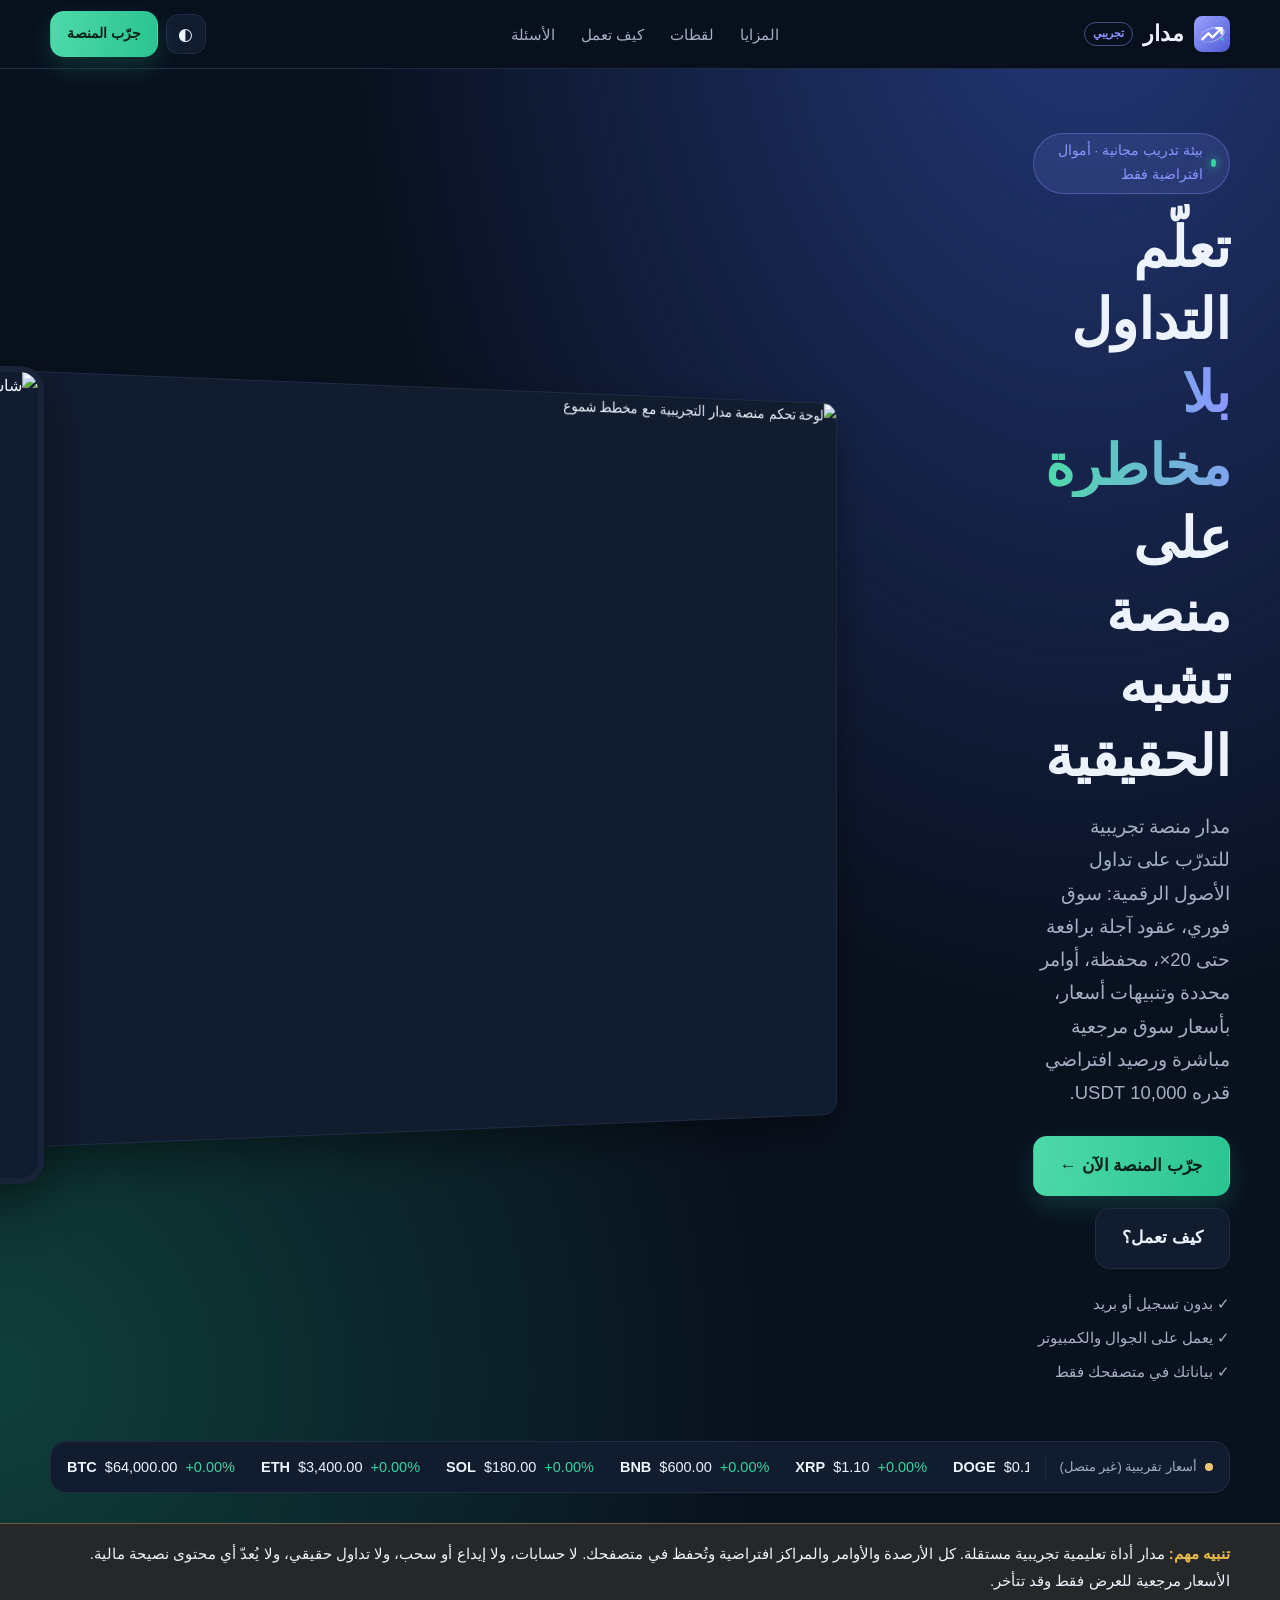
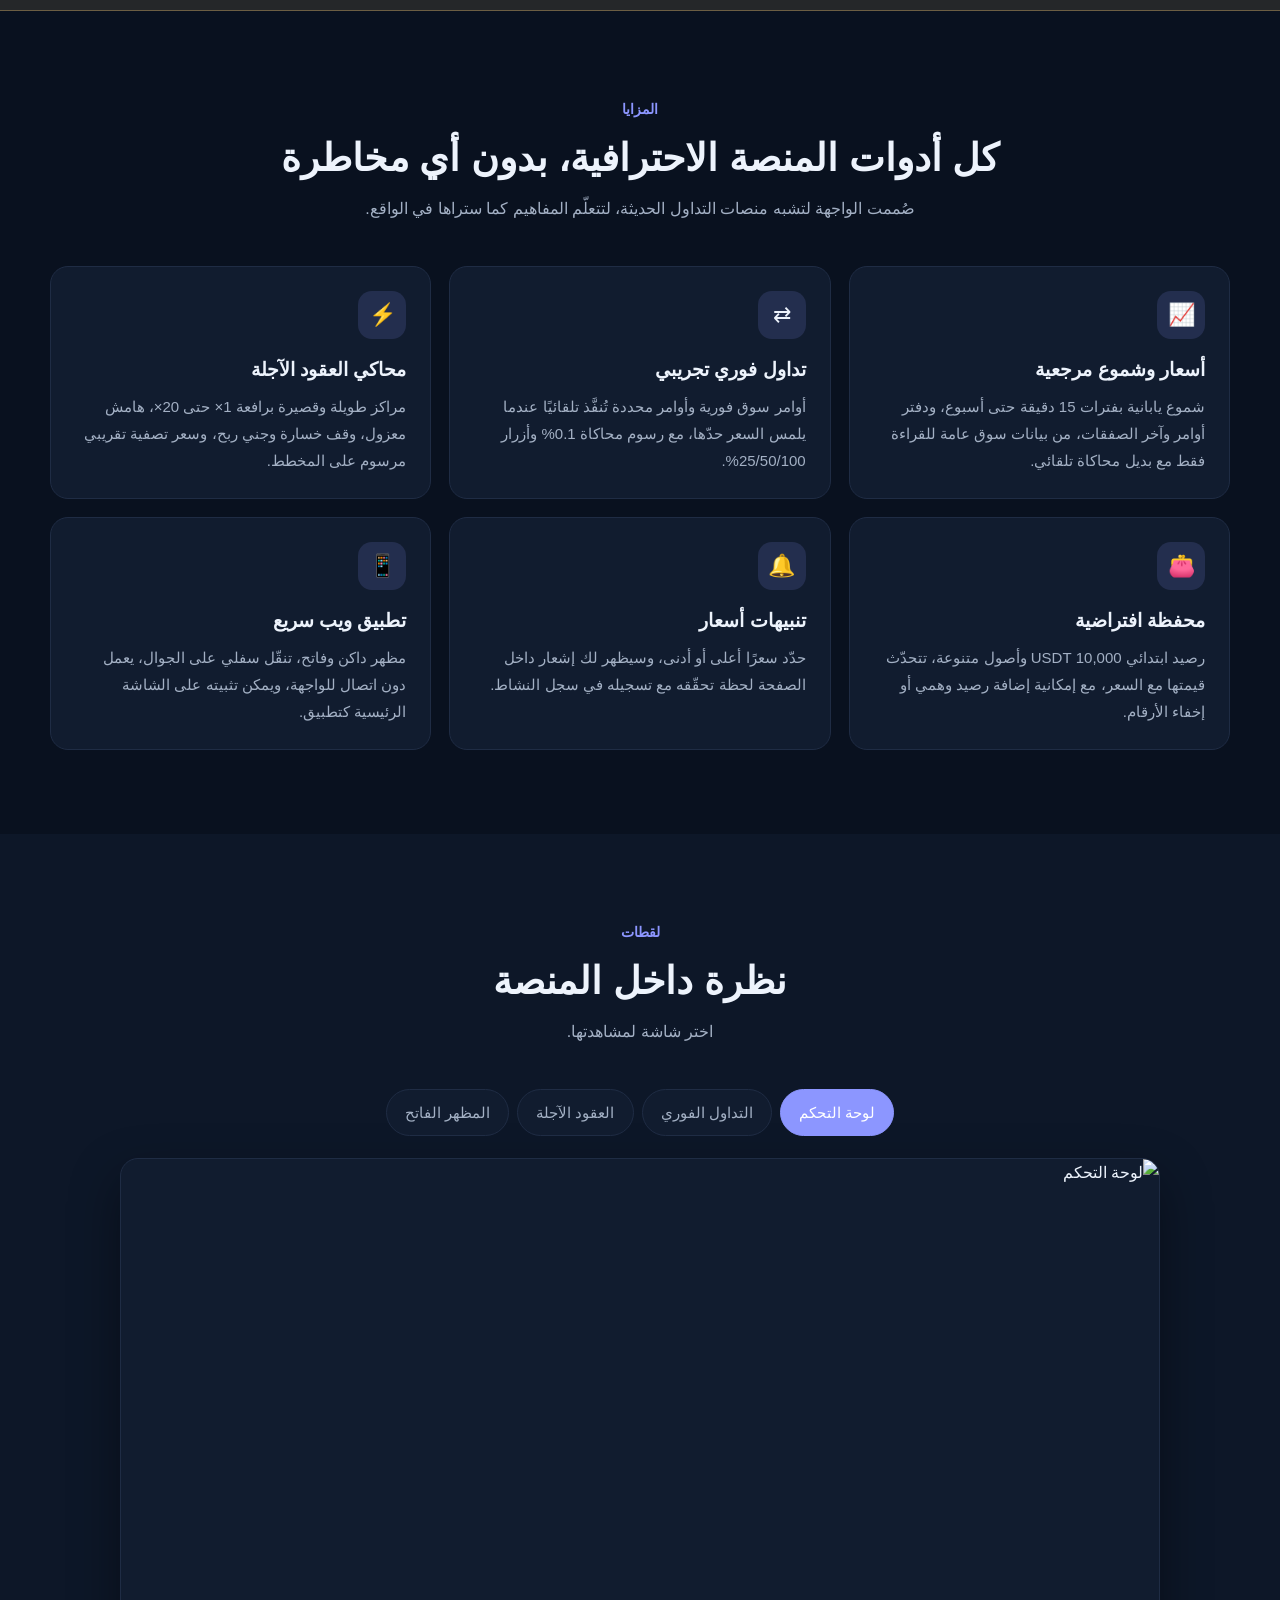
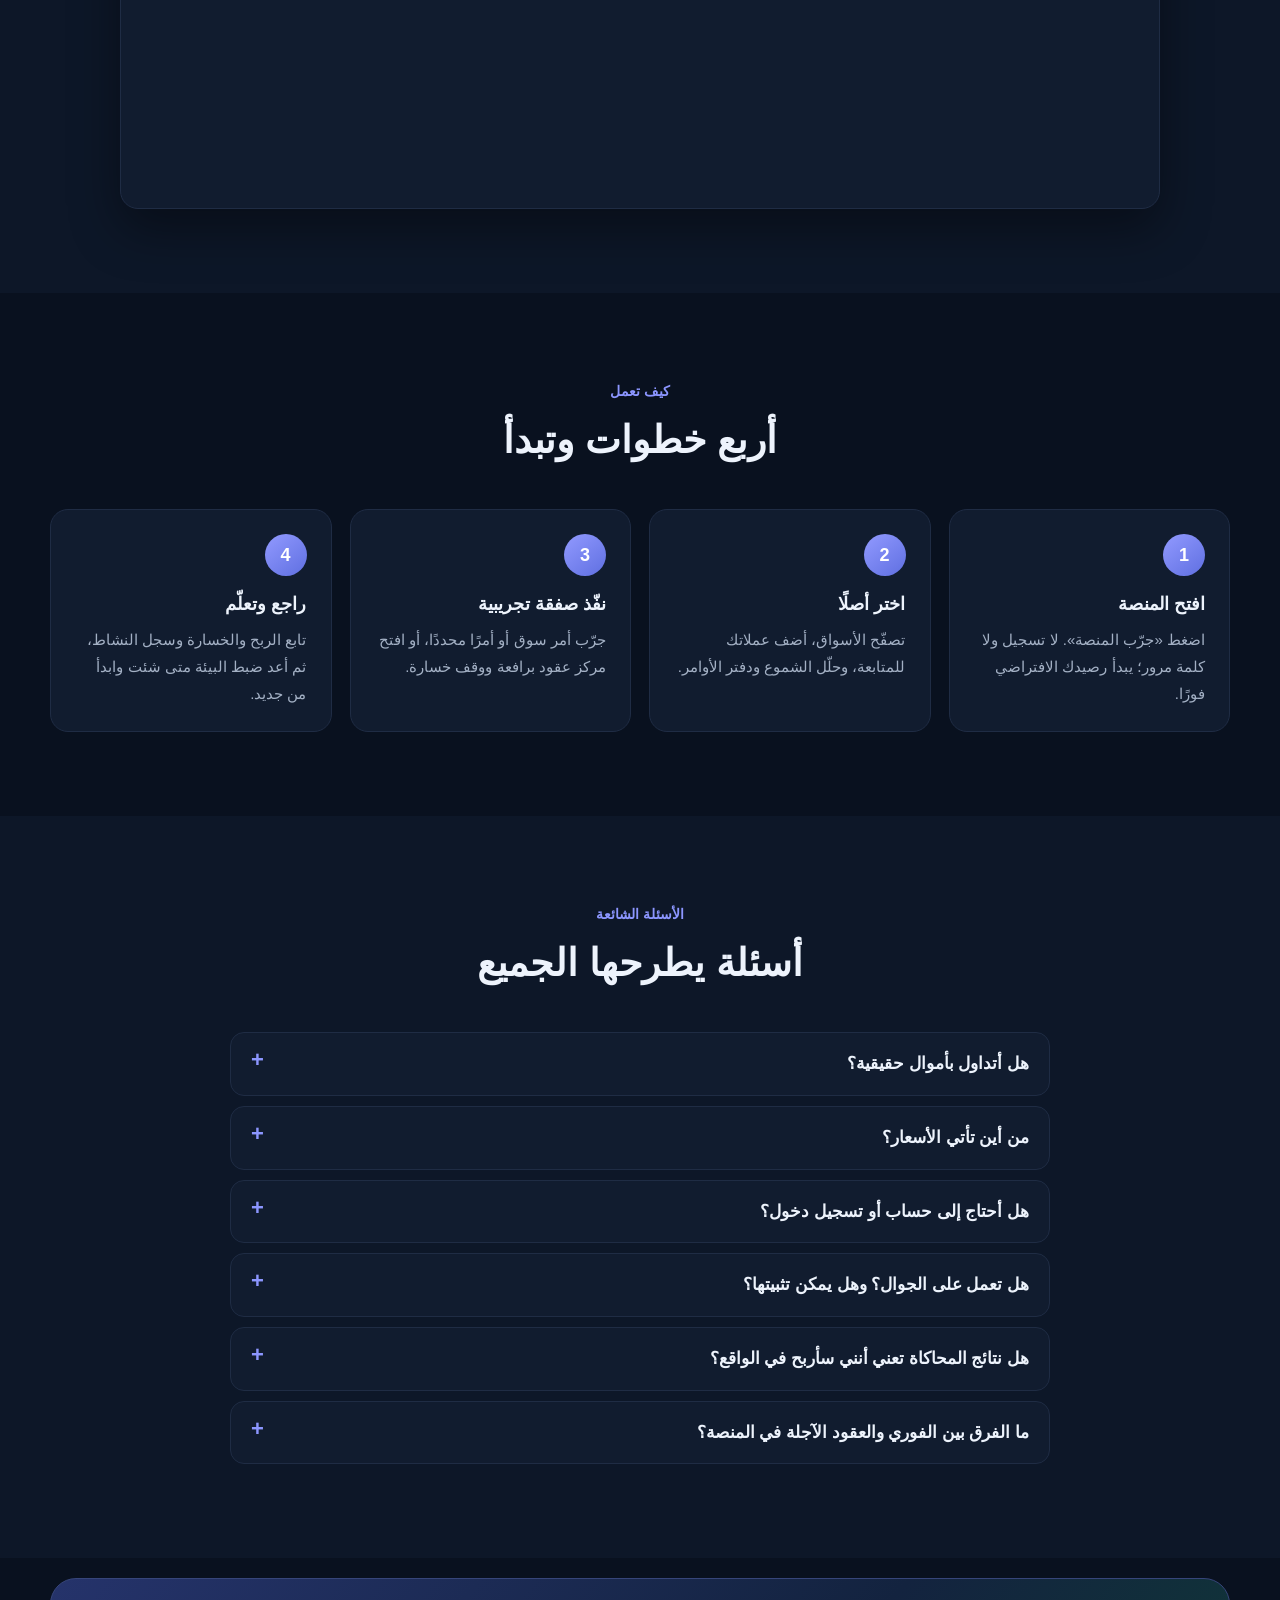
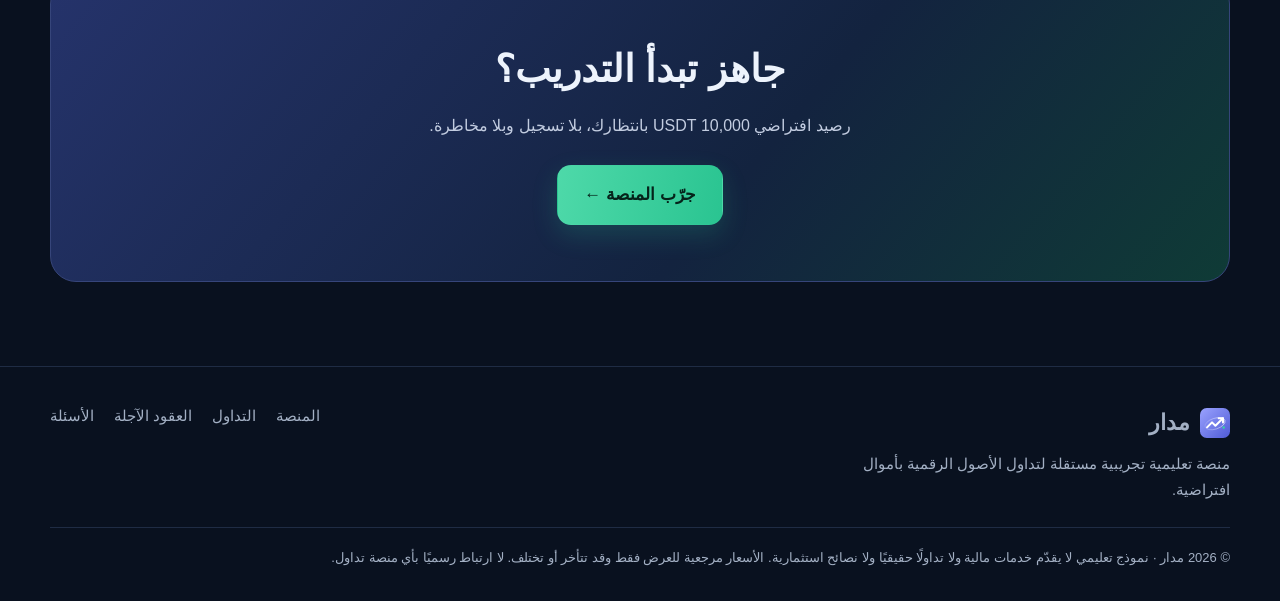
==== index.html @ fda4eac0 "مدار: موقع + منصة تجريبية محسّنة (PWA، أسعار مرجعية، شموع، مظهر فاتح)" ====
<!doctype html>
<html lang="ar" dir="rtl" data-theme="dark">
<head>
<meta charset="utf-8">
<meta name="viewport" content="width=device-width,initial-scale=1,viewport-fit=cover">
<title>مدار — منصة تداول تجريبية بأموال افتراضية</title>
<meta name="description" content="مدار منصة تعليمية مجانية للتدرّب على تداول الأصول الرقمية: سوق فوري، عقود آجلة، محفظة وتنبيهات بأموال افتراضية وأسعار سوق مرجعية. بلا تسجيل وبلا أموال حقيقية.">
<meta name="theme-color" content="#09111f">
<link rel="canonical" href="https://sbeshr2025-creator.github.io/madar/">
<link rel="icon" href="assets/favicon.svg" type="image/svg+xml">
<link rel="icon" href="assets/favicon-32.png" sizes="32x32" type="image/png">
<link rel="apple-touch-icon" href="assets/apple-touch-icon.png">
<link rel="manifest" href="manifest.webmanifest">
<meta property="og:type" content="website">
<meta property="og:locale" content="ar_AR">
<meta property="og:site_name" content="مدار">
<meta property="og:title" content="مدار — منصة تداول تجريبية بأموال افتراضية">
<meta property="og:description" content="تدرّب على الفوري والعقود الآجلة بأسعار سوق مرجعية وأموال افتراضية. بلا تسجيل وبلا مخاطرة.">
<meta property="og:url" content="https://sbeshr2025-creator.github.io/madar/">
<meta property="og:image" content="https://sbeshr2025-creator.github.io/madar/assets/og-image.png">
<meta property="og:image:width" content="1200"><meta property="og:image:height" content="630">
<meta name="twitter:card" content="summary_large_image">
<meta name="twitter:title" content="مدار — منصة تداول تجريبية">
<meta name="twitter:description" content="تدرّب على التداول بأموال افتراضية وأسعار سوق مرجعية.">
<meta name="twitter:image" content="https://sbeshr2025-creator.github.io/madar/assets/og-image.png">
<script type="application/ld+json">{"@context":"https://schema.org","@type":"WebApplication","name":"مدار","url":"https://sbeshr2025-creator.github.io/madar/","applicationCategory":"EducationalApplication","operatingSystem":"Web","inLanguage":"ar","offers":{"@type":"Offer","price":"0","priceCurrency":"USD"},"description":"منصة تجريبية للتدرّب على تداول الأصول الرقمية بأموال افتراضية."}</script>
<link rel="preconnect" href="https://api.gateio.ws" crossorigin>
<script>try{var p=JSON.parse(localStorage.getItem('madar-prefs-v1')||'{}');if(p.theme)document.documentElement.dataset.theme=p.theme}catch(e){}</script>
<link rel="stylesheet" href="css/landing.css?v=2">
</head>
<body>
<a class="skip-link" href="#main">تخطَّ إلى المحتوى</a>
<header class="site-header" id="top">
  <div class="wrap header-in">
    <a class="logo" href="./" aria-label="مدار — الرئيسية"><img src="assets/logo.svg" alt="" width="36" height="36"><span>مدار</span><em>تجريبي</em></a>
    <nav class="menu" id="menu" aria-label="روابط الصفحة">
      <a href="#features">المزايا</a><a href="#screens">لقطات</a><a href="#how">كيف تعمل</a><a href="#faq">الأسئلة</a>
    </nav>
    <div class="header-actions">
      <button class="icon-btn" id="themeBtn" type="button" aria-label="تبديل المظهر الفاتح والداكن">◐</button>
      <a class="btn btn-primary btn-sm" href="app/">جرّب المنصة</a>
      <button class="icon-btn menu-btn" id="menuBtn" type="button" aria-label="فتح القائمة" aria-expanded="false" aria-controls="menu">☰</button>
    </div>
  </div>
</header>

<main id="main" tabindex="-1">
<section class="hero">
  <div class="wrap hero-grid">
    <div class="hero-copy">
      <span class="badge"><i></i> بيئة تدريب مجانية · أموال افتراضية فقط</span>
      <h1>تعلّم التداول <span class="grad">بلا مخاطرة</span><br>على منصة تشبه الحقيقية</h1>
      <p class="lead">مدار منصة تجريبية للتدرّب على تداول الأصول الرقمية: سوق فوري، عقود آجلة برافعة حتى 20×، محفظة، أوامر محددة وتنبيهات أسعار، بأسعار سوق مرجعية مباشرة ورصيد افتراضي قدره 10,000 USDT.</p>
      <div class="cta-row">
        <a class="btn btn-primary btn-lg" href="app/">جرّب المنصة الآن ←</a>
        <a class="btn btn-ghost btn-lg" href="#how">كيف تعمل؟</a>
      </div>
      <ul class="hero-points">
        <li>✓ بدون تسجيل أو بريد</li><li>✓ يعمل على الجوال والكمبيوتر</li><li>✓ بياناتك في متصفحك فقط</li>
      </ul>
    </div>
    <div class="hero-visual">
      <div class="device desktop"><img src="assets/screens/app-desktop.webp" alt="لوحة تحكم منصة مدار التجريبية مع مخطط شموع" width="1280" height="800" fetchpriority="high"></div>
      <div class="device phone"><img src="assets/screens/app-mobile.webp" alt="شاشة التداول التجريبي على الجوال" width="390" height="844"></div>
    </div>
  </div>
  <div class="wrap">
    <div class="ticker" aria-label="أسعار مرجعية">
      <div class="ticker-head"><span class="dot" id="tickerDot"></span><span id="tickerState">أسعار مرجعية</span></div>
      <div class="ticker-list" id="ticker"></div>
    </div>
  </div>
</section>

<section class="disclaimer-band" aria-label="تنبيه مهم">
  <div class="wrap"><strong>تنبيه مهم:</strong> مدار أداة تعليمية تجريبية مستقلة. كل الأرصدة والأوامر والمراكز افتراضية وتُحفظ في متصفحك. لا حسابات، ولا إيداع أو سحب، ولا تداول حقيقي، ولا يُعدّ أي محتوى نصيحة مالية. الأسعار مرجعية للعرض فقط وقد تتأخر.</div>
</section>

<section class="section" id="features">
  <div class="wrap">
    <div class="section-head"><span class="kicker">المزايا</span><h2>كل أدوات المنصة الاحترافية، بدون أي مخاطرة</h2><p>صُممت الواجهة لتشبه منصات التداول الحديثة، لتتعلّم المفاهيم كما ستراها في الواقع.</p></div>
    <div class="features">
      <article class="feature"><div class="f-ico">📈</div><h3>أسعار وشموع مرجعية</h3><p>شموع يابانية بفترات 15 دقيقة حتى أسبوع، ودفتر أوامر وآخر الصفقات، من بيانات سوق عامة للقراءة فقط مع بديل محاكاة تلقائي.</p></article>
      <article class="feature"><div class="f-ico">⇄</div><h3>تداول فوري تجريبي</h3><p>أوامر سوق فورية وأوامر محددة تُنفَّذ تلقائيًا عندما يلمس السعر حدّها، مع رسوم محاكاة 0.1% وأزرار 25/50/100%.</p></article>
      <article class="feature"><div class="f-ico">⚡</div><h3>محاكي العقود الآجلة</h3><p>مراكز طويلة وقصيرة برافعة 1× حتى 20×، هامش معزول، وقف خسارة وجني ربح، وسعر تصفية تقريبي مرسوم على المخطط.</p></article>
      <article class="feature"><div class="f-ico">👛</div><h3>محفظة افتراضية</h3><p>رصيد ابتدائي 10,000 USDT وأصول متنوعة، تتحدّث قيمتها مع السعر، مع إمكانية إضافة رصيد وهمي أو إخفاء الأرقام.</p></article>
      <article class="feature"><div class="f-ico">🔔</div><h3>تنبيهات أسعار</h3><p>حدّد سعرًا أعلى أو أدنى، وسيظهر لك إشعار داخل الصفحة لحظة تحقّقه مع تسجيله في سجل النشاط.</p></article>
      <article class="feature"><div class="f-ico">📱</div><h3>تطبيق ويب سريع</h3><p>مظهر داكن وفاتح، تنقّل سفلي على الجوال، يعمل دون اتصال للواجهة، ويمكن تثبيته على الشاشة الرئيسية كتطبيق.</p></article>
    </div>
  </div>
</section>

<section class="section alt" id="screens">
  <div class="wrap">
    <div class="section-head"><span class="kicker">لقطات</span><h2>نظرة داخل المنصة</h2><p>اختر شاشة لمشاهدتها.</p></div>
    <div class="tabs" role="tablist" aria-label="لقطات المنصة">
      <button role="tab" aria-selected="true" aria-controls="shot" data-shot="app-desktop" data-alt="لوحة التحكم">لوحة التحكم</button>
      <button role="tab" aria-selected="false" aria-controls="shot" data-shot="app-trade" data-alt="شاشة التداول التجريبي">التداول الفوري</button>
      <button role="tab" aria-selected="false" aria-controls="shot" data-shot="app-futures" data-alt="محاكي العقود الآجلة">العقود الآجلة</button>
      <button role="tab" aria-selected="false" aria-controls="shot" data-shot="app-light" data-alt="المظهر الفاتح">المظهر الفاتح</button>
    </div>
    <figure class="shot-frame" id="shot" role="tabpanel"><img id="shotImg" src="assets/screens/app-desktop.webp" alt="لوحة التحكم" width="1280" height="800" loading="lazy"></figure>
  </div>
</section>

<section class="section" id="how">
  <div class="wrap">
    <div class="section-head"><span class="kicker">كيف تعمل</span><h2>أربع خطوات وتبدأ</h2></div>
    <ol class="steps">
      <li><b>1</b><h3>افتح المنصة</h3><p>اضغط «جرّب المنصة». لا تسجيل ولا كلمة مرور؛ يبدأ رصيدك الافتراضي فورًا.</p></li>
      <li><b>2</b><h3>اختر أصلًا</h3><p>تصفّح الأسواق، أضف عملاتك للمتابعة، وحلّل الشموع ودفتر الأوامر.</p></li>
      <li><b>3</b><h3>نفّذ صفقة تجريبية</h3><p>جرّب أمر سوق أو أمرًا محددًا، أو افتح مركز عقود برافعة ووقف خسارة.</p></li>
      <li><b>4</b><h3>راجع وتعلّم</h3><p>تابع الربح والخسارة وسجل النشاط، ثم أعد ضبط البيئة متى شئت وابدأ من جديد.</p></li>
    </ol>
  </div>
</section>

<section class="section alt" id="faq">
  <div class="wrap narrow">
    <div class="section-head"><span class="kicker">الأسئلة الشائعة</span><h2>أسئلة يطرحها الجميع</h2></div>
    <details><summary>هل أتداول بأموال حقيقية؟</summary><p>لا. كل الأرصدة والأوامر والمراكز افتراضية بالكامل. لا يوجد إيداع أو سحب، ولا تُرسل أي أوامر إلى أي منصة أو وسيط.</p></details>
    <details><summary>من أين تأتي الأسعار؟</summary><p>تُقرأ الأسعار والشموع ودفتر الأوامر من واجهة Gate العامة بدون أي حساب أو مفاتيح، للعرض فقط. إذا انقطعت أو أوقفتها من الإعدادات تتحول المنصة تلقائيًا إلى أسعار محاكاة.</p></details>
    <details><summary>هل أحتاج إلى حساب أو تسجيل دخول؟</summary><p>لا. لا نطلب اسمًا أو بريدًا أو كلمة مرور. تُحفظ بياناتك التجريبية في متصفحك فقط (localStorage) ويمكنك مسحها بزر «إعادة ضبط البيانات».</p></details>
    <details><summary>هل تعمل على الجوال؟ وهل يمكن تثبيتها؟</summary><p>نعم. الواجهة متجاوبة مع شريط تنقّل سفلي على الجوال، ويمكنك تثبيتها من قائمة المتصفح «إضافة إلى الشاشة الرئيسية». الواجهة تعمل دون اتصال، والأسعار تحتاج إنترنت.</p></details>
    <details><summary>هل نتائج المحاكاة تعني أنني سأربح في الواقع؟</summary><p>لا. المحاكاة لا تشمل الانزلاق السعري الكامل ولا السيولة الحقيقية ولا الضغط النفسي. التداول الحقيقي، خصوصًا بالرافعة، قد يؤدي إلى خسارة رأس المال كاملًا. لا شيء هنا نصيحة مالية.</p></details>
    <details><summary>ما الفرق بين الفوري والعقود الآجلة في المنصة؟</summary><p>الفوري يعني شراء الأصل نفسه برصيدك الافتراضي. العقود الآجلة رصيدها الافتراضي منفصل وتتيح الشراء أو البيع على المكشوف برافعة، مع سعر تصفية ووقف خسارة وجني ربح، وأداة «مسرح حركة السعر» لتجربة السيناريوهات.</p></details>
  </div>
</section>

<section class="section cta-final">
  <div class="wrap cta-box">
    <h2>جاهز تبدأ التدريب؟</h2>
    <p>رصيد افتراضي 10,000 USDT بانتظارك، بلا تسجيل وبلا مخاطرة.</p>
    <a class="btn btn-primary btn-lg" href="app/">جرّب المنصة ←</a>
  </div>
</section>
</main>

<footer class="site-footer">
  <div class="wrap foot-grid">
    <div><a class="logo" href="#top"><img src="assets/logo.svg" alt="" width="30" height="30"><span>مدار</span></a><p>منصة تعليمية تجريبية مستقلة لتداول الأصول الرقمية بأموال افتراضية.</p></div>
    <nav aria-label="روابط التذييل"><a href="app/">المنصة</a><a href="app/#trade">التداول</a><a href="app/#futures">العقود الآجلة</a><a href="#faq">الأسئلة</a></nav>
  </div>
  <div class="wrap foot-note">© <span id="year">2026</span> مدار · نموذج تعليمي لا يقدّم خدمات مالية ولا تداولًا حقيقيًا ولا نصائح استثمارية. الأسعار مرجعية للعرض فقط وقد تتأخر أو تختلف. لا ارتباط رسميًا بأي منصة تداول.</div>
</footer>
<script src="js/landing.js?v=2" defer></script>
</body>
</html>
---- css/landing.css ----
:root{--bg:#09111f;--bg2:#0d1728;--card:#111c2f;--line:#1f2c44;--text:#edf3fc;--muted:#a3b0c4;--blue:#8c96ff;--blue2:#5f6fe1;--green:#36d5a0;--red:#ff7185;--shadow:0 20px 50px #0006;color-scheme:dark}
[data-theme=light]{--bg:#f5f7fc;--bg2:#eceffa;--card:#fff;--line:#dfe4ef;--text:#141b2d;--muted:#566377;--blue:#4f5bd5;--blue2:#3a46c4;--green:#0f9f6e;--red:#d93a52;--shadow:0 18px 40px #1b2a4a1a;color-scheme:light}
*{box-sizing:border-box}html{scroll-behavior:smooth;scroll-padding-top:80px}
body{margin:0;background:var(--bg);color:var(--text);font:16px/1.8 "Noto Sans Arabic",Tahoma,"Segoe UI",Arial,sans-serif;-webkit-font-smoothing:antialiased}
img{max-width:100%;height:auto;display:block}a{color:inherit}
.wrap{width:min(1180px,100% - 40px);margin-inline:auto}.narrow{width:min(820px,100% - 40px)}
:focus-visible{outline:2px solid var(--blue);outline-offset:3px;border-radius:8px}
.skip-link{position:absolute;top:-60px;right:12px;background:var(--blue);color:#0b1020;padding:8px 14px;border-radius:10px;z-index:100;font-weight:700;text-decoration:none}.skip-link:focus{top:12px}
.site-header{position:sticky;top:0;z-index:30;background:color-mix(in srgb,var(--bg) 80%,transparent);backdrop-filter:blur(14px);border-bottom:1px solid var(--line)}
.header-in{display:flex;align-items:center;justify-content:space-between;gap:16px;height:68px}
.logo{display:flex;align-items:center;gap:10px;text-decoration:none;font-weight:800;font-size:22px}.logo em{font-style:normal;font-size:11px;font-weight:600;color:var(--blue);border:1px solid color-mix(in srgb,var(--blue) 45%,transparent);border-radius:99px;padding:1px 8px}
.menu{display:flex;gap:26px}.menu a{text-decoration:none;color:var(--muted);font-size:15px}.menu a:hover{color:var(--text)}
.header-actions{display:flex;align-items:center;gap:8px}
.icon-btn{width:40px;height:40px;border-radius:12px;border:1px solid var(--line);background:var(--card);color:var(--text);font-size:17px;cursor:pointer}
.menu-btn{display:none}
.btn{display:inline-flex;align-items:center;justify-content:center;gap:8px;text-decoration:none;font-weight:700;border-radius:14px;transition:transform .15s,box-shadow .15s;border:1px solid transparent;white-space:nowrap}
.btn:hover{transform:translateY(-1px)}
.btn-primary{background:linear-gradient(100deg,#4ed9a9,#2ac491);color:#05231a;box-shadow:0 10px 26px #2ac49133}
.btn-ghost{border-color:var(--line);background:var(--card);color:var(--text)}
.btn-sm{padding:9px 16px;font-size:14px}.btn-lg{padding:14px 26px;font-size:17px}
.hero{position:relative;overflow:hidden;padding:64px 0 30px;background:radial-gradient(ellipse at 85% -10%,#24387a 0,transparent 48%),radial-gradient(ellipse at 0% 90%,#0f3f3a 0,transparent 42%)}
[data-theme=light] .hero{background:radial-gradient(ellipse at 85% -10%,#dbe2ff 0,transparent 50%),radial-gradient(ellipse at 0% 90%,#d5f5ea 0,transparent 45%)}
.hero-grid{display:grid;grid-template-columns:1.05fr 1fr;gap:40px;align-items:center}
.badge{display:inline-flex;align-items:center;gap:8px;font-size:13.5px;color:var(--blue);background:color-mix(in srgb,var(--blue) 12%,transparent);border:1px solid color-mix(in srgb,var(--blue) 35%,transparent);padding:5px 13px;border-radius:99px}
.badge i{width:8px;height:8px;border-radius:50%;background:var(--green);box-shadow:0 0 10px var(--green)}
h1{font-size:clamp(34px,5vw,56px);line-height:1.3;margin:18px 0 16px;letter-spacing:-.5px}
.grad{background:linear-gradient(90deg,#4ed9a9,#8c96ff);-webkit-background-clip:text;background-clip:text;color:transparent}
.lead{font-size:clamp(16px,1.6vw,18.5px);color:var(--muted);margin:0 0 26px;max-width:600px}
.cta-row{display:flex;gap:12px;flex-wrap:wrap}
.hero-points{display:flex;flex-wrap:wrap;gap:8px 20px;list-style:none;padding:0;margin:22px 0 0;color:var(--muted);font-size:14.5px}
.hero-visual{position:relative;min-height:380px}
.device{border-radius:16px;overflow:hidden;border:1px solid var(--line);box-shadow:var(--shadow);background:var(--card)}
.device.desktop{transform:perspective(1400px) rotateY(8deg);transform-origin:left}
.device.phone{position:absolute;width:30%;left:-4%;bottom:-24px;border-radius:24px;border:6px solid #1a2438}
[data-theme=light] .device.phone{border-color:#2a3247}
.ticker{margin-top:56px;display:flex;align-items:center;gap:16px;background:var(--card);border:1px solid var(--line);border-radius:16px;padding:12px 16px;overflow:hidden}
.ticker-head{display:flex;align-items:center;gap:8px;font-size:13px;color:var(--muted);white-space:nowrap;padding-left:14px;border-left:1px solid var(--line)}
.dot{width:8px;height:8px;border-radius:50%;background:#f0c674}.dot.on{background:var(--green);box-shadow:0 0 8px var(--green)}
.ticker-list{display:flex;gap:26px;overflow-x:auto;scrollbar-width:none;direction:ltr;flex:1}.ticker-list::-webkit-scrollbar{display:none}
.tk{display:flex;align-items:baseline;gap:8px;white-space:nowrap;font-size:14.5px}.tk b{font-weight:700}.tk .p{font-variant-numeric:tabular-nums}.up{color:var(--green)}.down{color:var(--red)}
.disclaimer-band{background:color-mix(in srgb,#f0c674 12%,var(--bg));border-block:1px solid color-mix(in srgb,#f0c674 35%,transparent);padding:16px 0;font-size:15px;color:var(--text)}
.disclaimer-band strong{color:#e7b84f}[data-theme=light] .disclaimer-band strong{color:#8a6200}
.section{padding:84px 0}.section.alt{background:var(--bg2)}
.section-head{text-align:center;max-width:720px;margin:0 auto 42px}.section-head h2{font-size:clamp(26px,3.4vw,38px);margin:8px 0 10px;line-height:1.4}.section-head p{color:var(--muted);margin:0}
.kicker{color:var(--blue);font-weight:700;font-size:14px}
.features{display:grid;grid-template-columns:repeat(3,1fr);gap:18px}
.feature{background:var(--card);border:1px solid var(--line);border-radius:18px;padding:24px;transition:transform .2s,border-color .2s}.feature:hover{transform:translateY(-3px);border-color:color-mix(in srgb,var(--blue) 50%,var(--line))}
.f-ico{width:48px;height:48px;border-radius:14px;display:grid;place-items:center;font-size:22px;background:color-mix(in srgb,var(--blue) 15%,transparent);margin-bottom:14px}
.feature h3{margin:0 0 6px;font-size:19px}.feature p{margin:0;color:var(--muted);font-size:15px}
.tabs{display:flex;justify-content:center;gap:8px;flex-wrap:wrap;margin-bottom:22px}
.tabs button{border:1px solid var(--line);background:var(--card);color:var(--muted);padding:9px 18px;border-radius:99px;font:inherit;font-size:15px;cursor:pointer}
.tabs button[aria-selected=true]{background:var(--blue);border-color:var(--blue);color:#fff}
.shot-frame{margin:0 auto;max-width:1040px;border-radius:18px;overflow:hidden;border:1px solid var(--line);box-shadow:var(--shadow);background:var(--card)}
.shot-frame.mobile{max-width:360px}
.shot-frame img{transition:opacity .25s;width:100%}
.steps{list-style:none;padding:0;margin:0;display:grid;grid-template-columns:repeat(4,1fr);gap:18px;counter-reset:s}
.steps li{background:var(--card);border:1px solid var(--line);border-radius:18px;padding:24px;position:relative}
.steps b{display:grid;place-items:center;width:42px;height:42px;border-radius:50%;background:linear-gradient(140deg,#929aff,#5f6fe1);color:#fff;font-size:18px;margin-bottom:12px}
.steps h3{margin:0 0 6px;font-size:18px}.steps p{margin:0;color:var(--muted);font-size:15px}
details{background:var(--card);border:1px solid var(--line);border-radius:14px;margin-bottom:10px;padding:0 20px}
summary{cursor:pointer;padding:16px 0;font-weight:700;font-size:16.5px;list-style:none;display:flex;justify-content:space-between;gap:12px}summary::-webkit-details-marker{display:none}
summary:after{content:"+";color:var(--blue);font-size:22px;line-height:1}details[open] summary:after{content:"−"}
details p{margin:0 0 16px;color:var(--muted)}
.cta-box{text-align:center;background:linear-gradient(130deg,#25336b,#13233f 60%,#0f3b36);border:1px solid #36457a;border-radius:26px;padding:56px 24px;color:#edf3fc}
.cta-box h2{font-size:clamp(26px,3.4vw,38px);margin:0 0 8px}.cta-box p{color:#c2cce0;margin:0 0 24px}
.cta-final{padding-top:20px}
.site-footer{border-top:1px solid var(--line);padding:36px 0 30px;color:var(--muted);font-size:14.5px}
.foot-grid{display:flex;justify-content:space-between;gap:24px;flex-wrap:wrap;align-items:flex-start}.foot-grid p{margin:8px 0 0;max-width:380px}
.foot-grid nav{display:flex;gap:20px;flex-wrap:wrap}.foot-grid nav a{text-decoration:none}.foot-grid nav a:hover{color:var(--text)}
.foot-note{margin-top:24px;padding-top:18px;border-top:1px solid var(--line);font-size:13px;line-height:1.9}
.reveal{opacity:0;transform:translateY(16px);transition:opacity .6s,transform .6s}.reveal.in{opacity:1;transform:none}
@media(max-width:980px){.hero-grid{grid-template-columns:1fr}.hero-visual{min-height:0;margin:10px 4% 20px 0}.device.desktop{transform:none}.features{grid-template-columns:1fr 1fr}.steps{grid-template-columns:1fr 1fr}}
@media(max-width:760px){.menu{display:none;position:absolute;top:68px;inset-inline:0;flex-direction:column;gap:0;background:var(--bg);border-bottom:1px solid var(--line);padding:8px 20px}.menu.open{display:flex}.menu a{padding:12px 0;border-bottom:1px solid var(--line)}.menu-btn{display:inline-block}.header-actions .btn-sm{display:none}}
@media(max-width:600px){.hero{padding-top:36px}.features,.steps{grid-template-columns:1fr}.section{padding:60px 0}.btn-lg{width:100%}.ticker{flex-direction:column;align-items:stretch;gap:8px}.ticker-head{border:0;padding:0}.device.phone{width:34%;left:-2%}}
@media(prefers-reduced-motion:reduce){*{transition:none!important;animation:none!important}html{scroll-behavior:auto}.reveal{opacity:1;transform:none}}
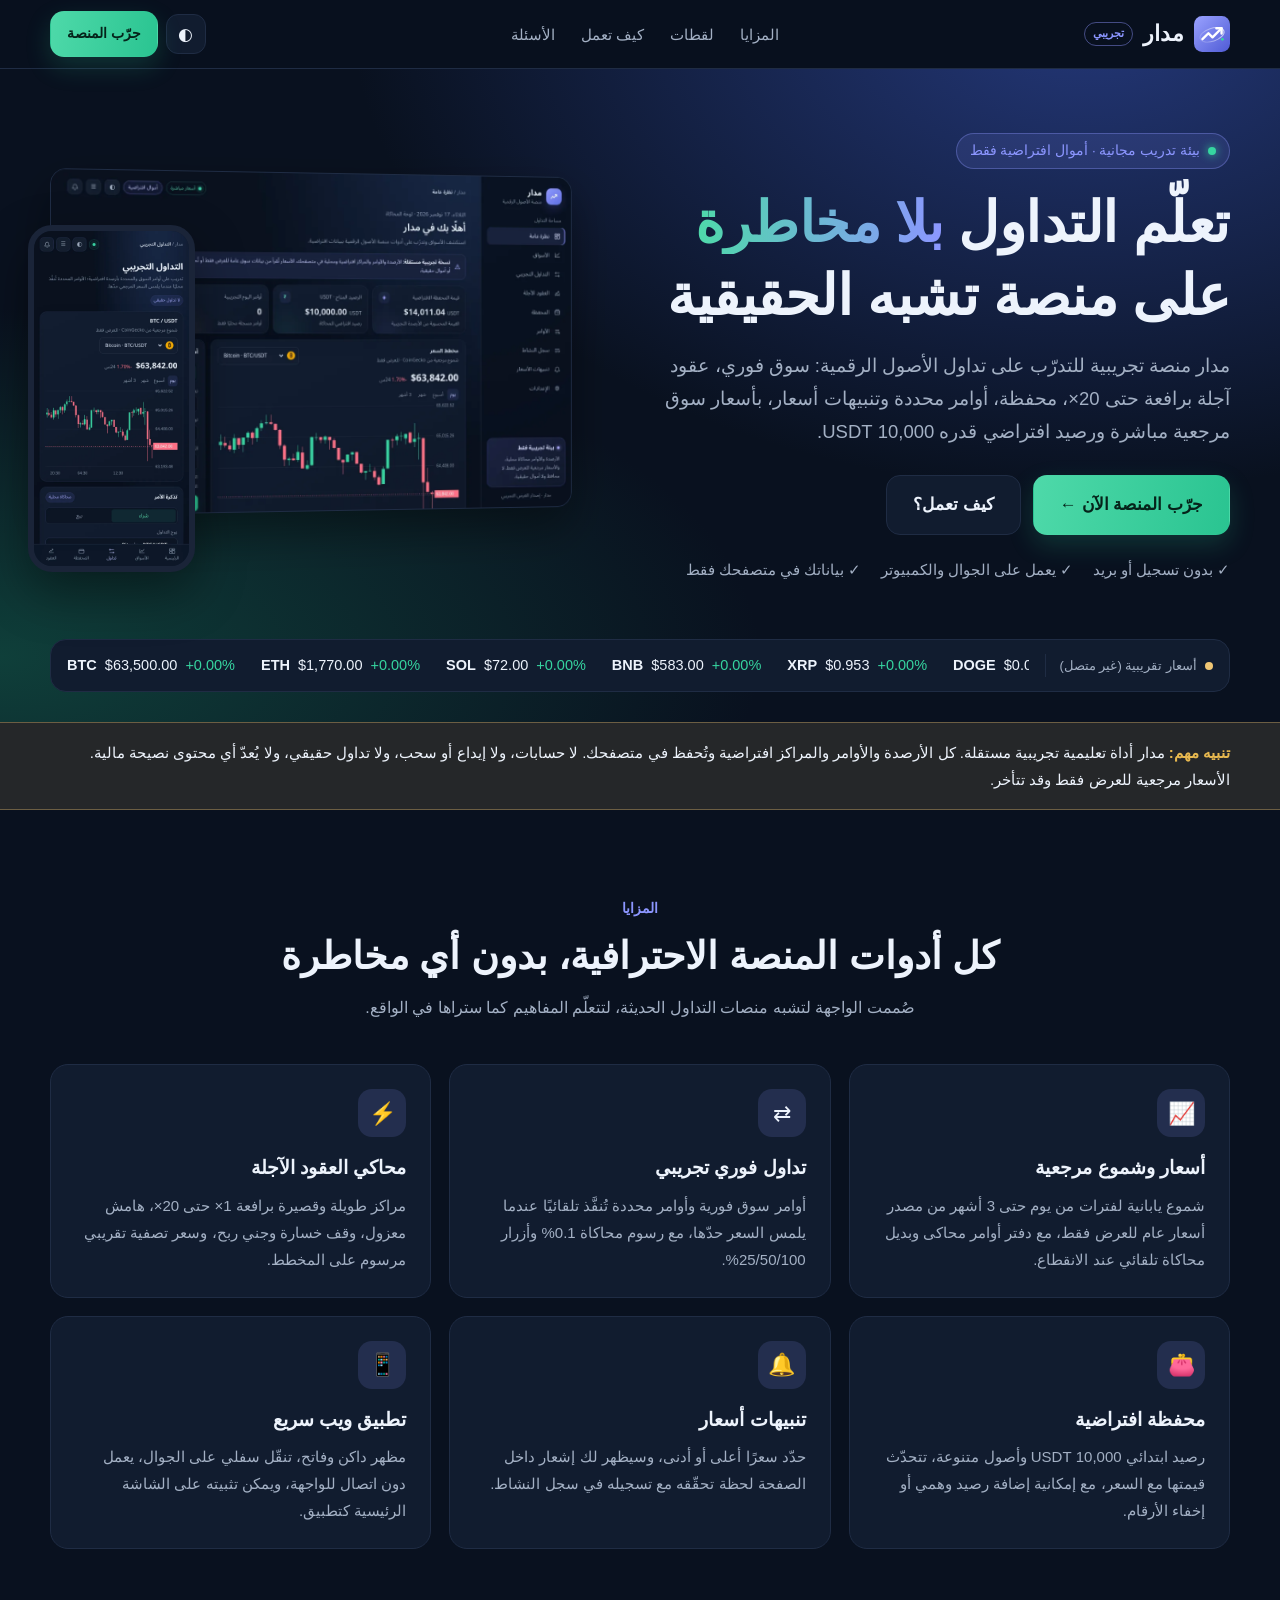
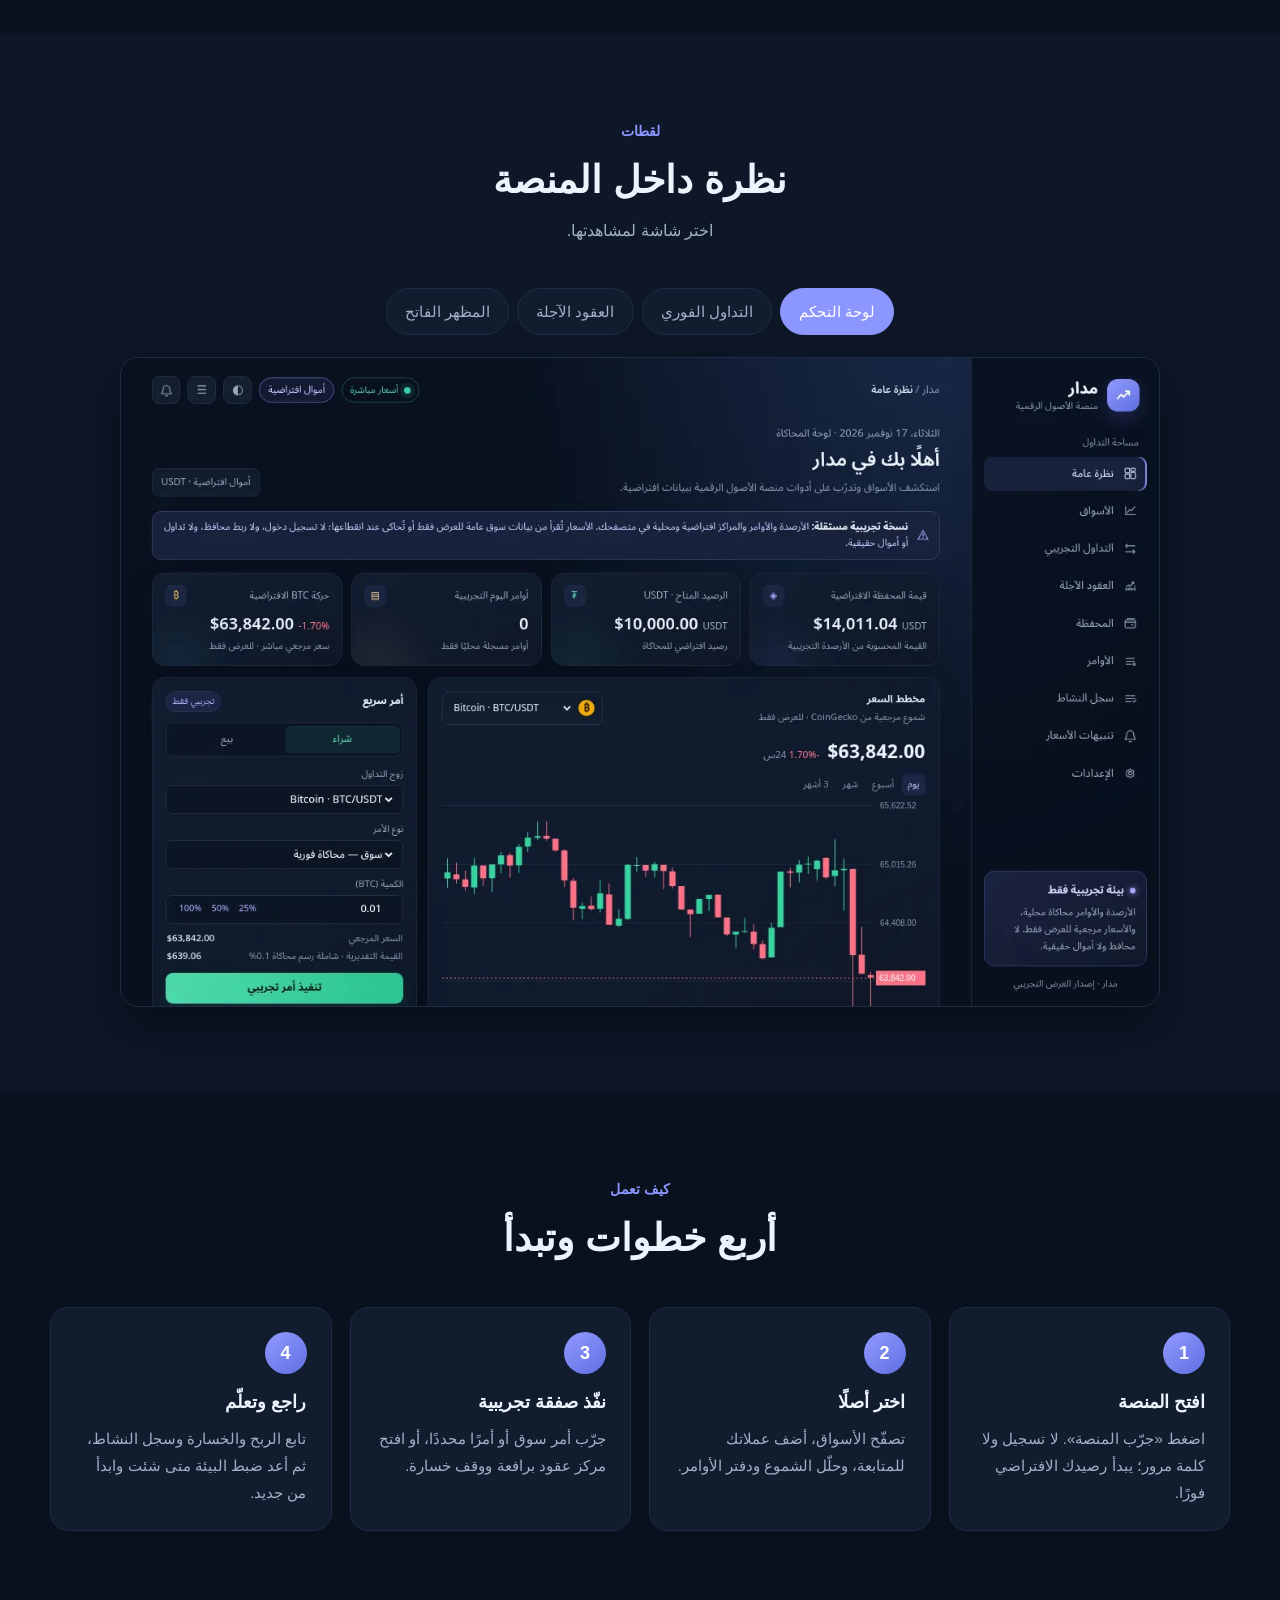
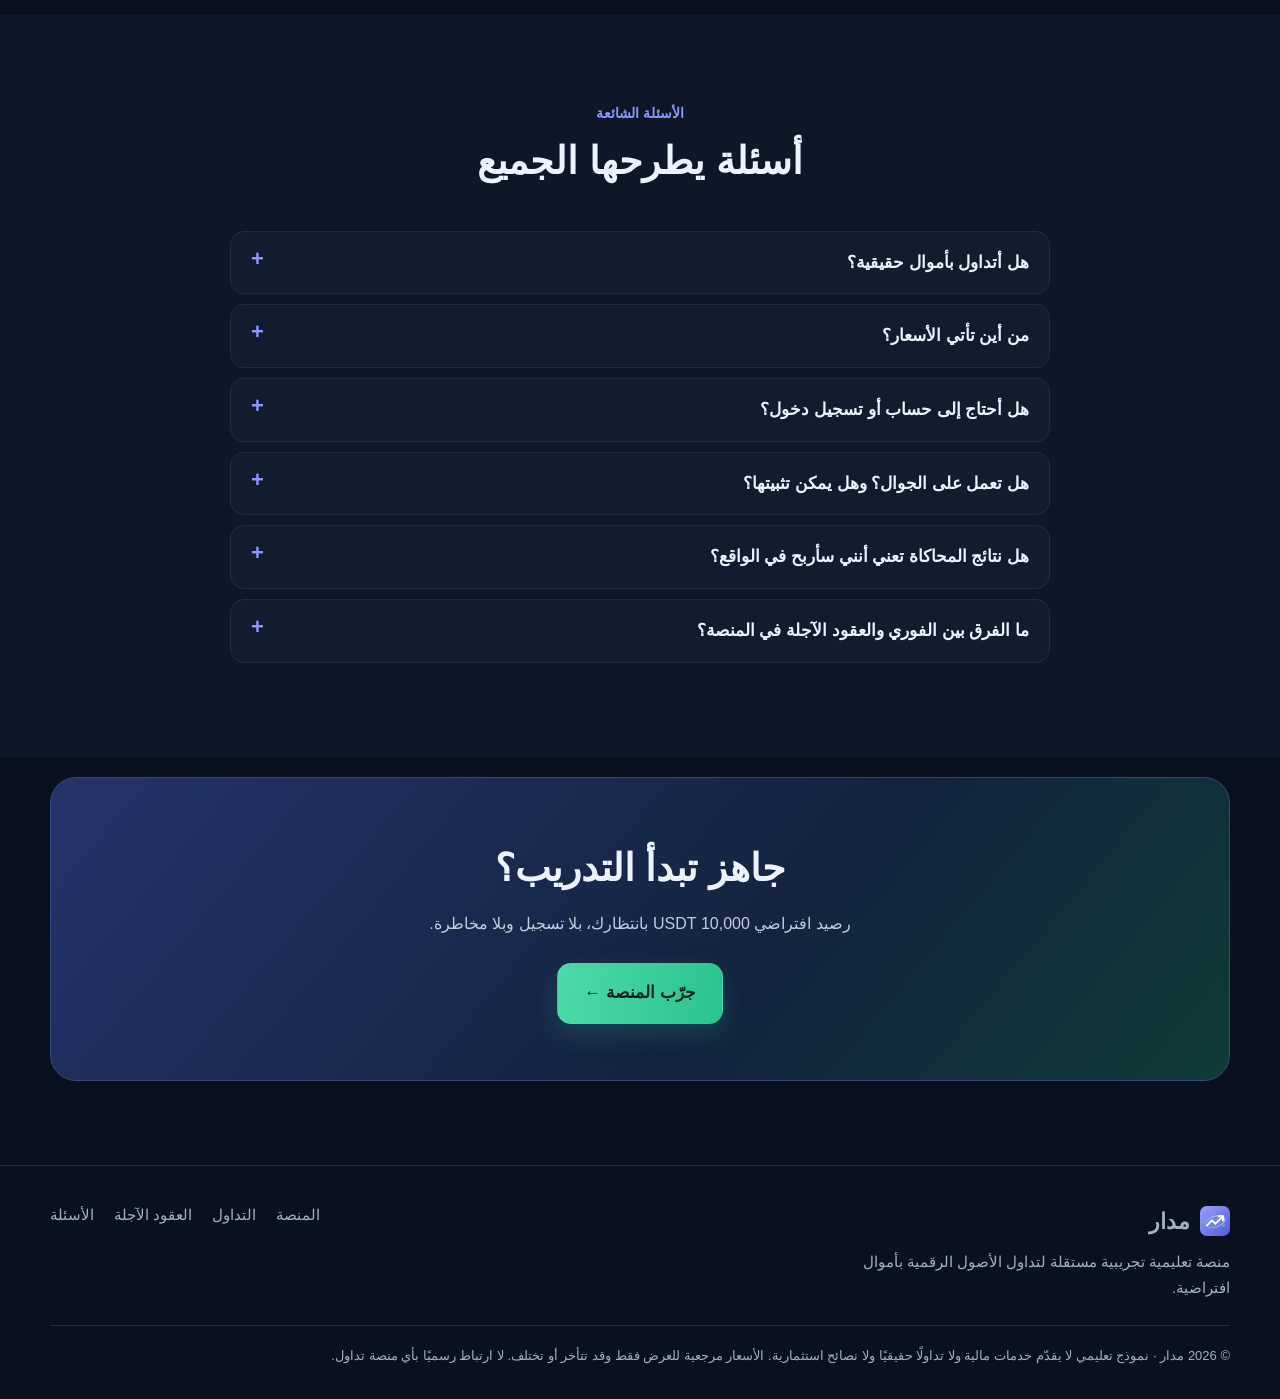
==== commit 5009f22b: "فصل مدار عن Gate: أسعار CoinGecko العامة + دفتر أوامر محاكى، cache v3" ====
--- a/index.html
+++ b/index.html
@@ -24,9 +24,9 @@
 <meta name="twitter:description" content="تدرّب على التداول بأموال افتراضية وأسعار سوق مرجعية.">
 <meta name="twitter:image" content="https://sbeshr2025-creator.github.io/madar/assets/og-image.png">
 <script type="application/ld+json">{"@context":"https://schema.org","@type":"WebApplication","name":"مدار","url":"https://sbeshr2025-creator.github.io/madar/","applicationCategory":"EducationalApplication","operatingSystem":"Web","inLanguage":"ar","offers":{"@type":"Offer","price":"0","priceCurrency":"USD"},"description":"منصة تجريبية للتدرّب على تداول الأصول الرقمية بأموال افتراضية."}</script>
-<link rel="preconnect" href="https://api.gateio.ws" crossorigin>
+<link rel="preconnect" href="https://api.coingecko.com" crossorigin>
 <script>try{var p=JSON.parse(localStorage.getItem('madar-prefs-v1')||'{}');if(p.theme)document.documentElement.dataset.theme=p.theme}catch(e){}</script>
-<link rel="stylesheet" href="css/landing.css?v=2">
+<link rel="stylesheet" href="css/landing.css?v=3">
 </head>
 <body>
 <a class="skip-link" href="#main">تخطَّ إلى المحتوى</a>
@@ -80,7 +80,7 @@
   <div class="wrap">
     <div class="section-head"><span class="kicker">المزايا</span><h2>كل أدوات المنصة الاحترافية، بدون أي مخاطرة</h2><p>صُممت الواجهة لتشبه منصات التداول الحديثة، لتتعلّم المفاهيم كما ستراها في الواقع.</p></div>
     <div class="features">
-      <article class="feature"><div class="f-ico">📈</div><h3>أسعار وشموع مرجعية</h3><p>شموع يابانية بفترات 15 دقيقة حتى أسبوع، ودفتر أوامر وآخر الصفقات، من بيانات سوق عامة للقراءة فقط مع بديل محاكاة تلقائي.</p></article>
+      <article class="feature"><div class="f-ico">📈</div><h3>أسعار وشموع مرجعية</h3><p>شموع يابانية لفترات من يوم حتى 3 أشهر من مصدر أسعار عام للعرض فقط، مع دفتر أوامر محاكى وبديل محاكاة تلقائي عند الانقطاع.</p></article>
       <article class="feature"><div class="f-ico">⇄</div><h3>تداول فوري تجريبي</h3><p>أوامر سوق فورية وأوامر محددة تُنفَّذ تلقائيًا عندما يلمس السعر حدّها، مع رسوم محاكاة 0.1% وأزرار 25/50/100%.</p></article>
       <article class="feature"><div class="f-ico">⚡</div><h3>محاكي العقود الآجلة</h3><p>مراكز طويلة وقصيرة برافعة 1× حتى 20×، هامش معزول، وقف خسارة وجني ربح، وسعر تصفية تقريبي مرسوم على المخطط.</p></article>
       <article class="feature"><div class="f-ico">👛</div><h3>محفظة افتراضية</h3><p>رصيد ابتدائي 10,000 USDT وأصول متنوعة، تتحدّث قيمتها مع السعر، مع إمكانية إضافة رصيد وهمي أو إخفاء الأرقام.</p></article>
@@ -119,7 +119,7 @@
   <div class="wrap narrow">
     <div class="section-head"><span class="kicker">الأسئلة الشائعة</span><h2>أسئلة يطرحها الجميع</h2></div>
     <details><summary>هل أتداول بأموال حقيقية؟</summary><p>لا. كل الأرصدة والأوامر والمراكز افتراضية بالكامل. لا يوجد إيداع أو سحب، ولا تُرسل أي أوامر إلى أي منصة أو وسيط.</p></details>
-    <details><summary>من أين تأتي الأسعار؟</summary><p>تُقرأ الأسعار والشموع ودفتر الأوامر من واجهة Gate العامة بدون أي حساب أو مفاتيح، للعرض فقط. إذا انقطعت أو أوقفتها من الإعدادات تتحول المنصة تلقائيًا إلى أسعار محاكاة.</p></details>
+    <details><summary>من أين تأتي الأسعار؟</summary><p>تُقرأ الأسعار والشموع للعرض فقط من واجهة CoinGecko العامة، بدون أي حساب أو مفاتيح، وتتحدّث كل 45 ثانية تقريبًا. دفتر الأوامر وآخر الصفقات محاكاة حول السعر المرجعي. إذا انقطع المصدر أو أوقفته من الإعدادات تتحول المنصة تلقائيًا إلى أسعار محاكاة. لا ترتبط مدار بأي منصة تداول.</p></details>
     <details><summary>هل أحتاج إلى حساب أو تسجيل دخول؟</summary><p>لا. لا نطلب اسمًا أو بريدًا أو كلمة مرور. تُحفظ بياناتك التجريبية في متصفحك فقط (localStorage) ويمكنك مسحها بزر «إعادة ضبط البيانات».</p></details>
     <details><summary>هل تعمل على الجوال؟ وهل يمكن تثبيتها؟</summary><p>نعم. الواجهة متجاوبة مع شريط تنقّل سفلي على الجوال، ويمكنك تثبيتها من قائمة المتصفح «إضافة إلى الشاشة الرئيسية». الواجهة تعمل دون اتصال، والأسعار تحتاج إنترنت.</p></details>
     <details><summary>هل نتائج المحاكاة تعني أنني سأربح في الواقع؟</summary><p>لا. المحاكاة لا تشمل الانزلاق السعري الكامل ولا السيولة الحقيقية ولا الضغط النفسي. التداول الحقيقي، خصوصًا بالرافعة، قد يؤدي إلى خسارة رأس المال كاملًا. لا شيء هنا نصيحة مالية.</p></details>
@@ -143,6 +143,6 @@
   </div>
   <div class="wrap foot-note">© <span id="year">2026</span> مدار · نموذج تعليمي لا يقدّم خدمات مالية ولا تداولًا حقيقيًا ولا نصائح استثمارية. الأسعار مرجعية للعرض فقط وقد تتأخر أو تختلف. لا ارتباط رسميًا بأي منصة تداول.</div>
 </footer>
-<script src="js/landing.js?v=2" defer></script>
+<script src="js/landing.js?v=3" defer></script>
 </body>
 </html>
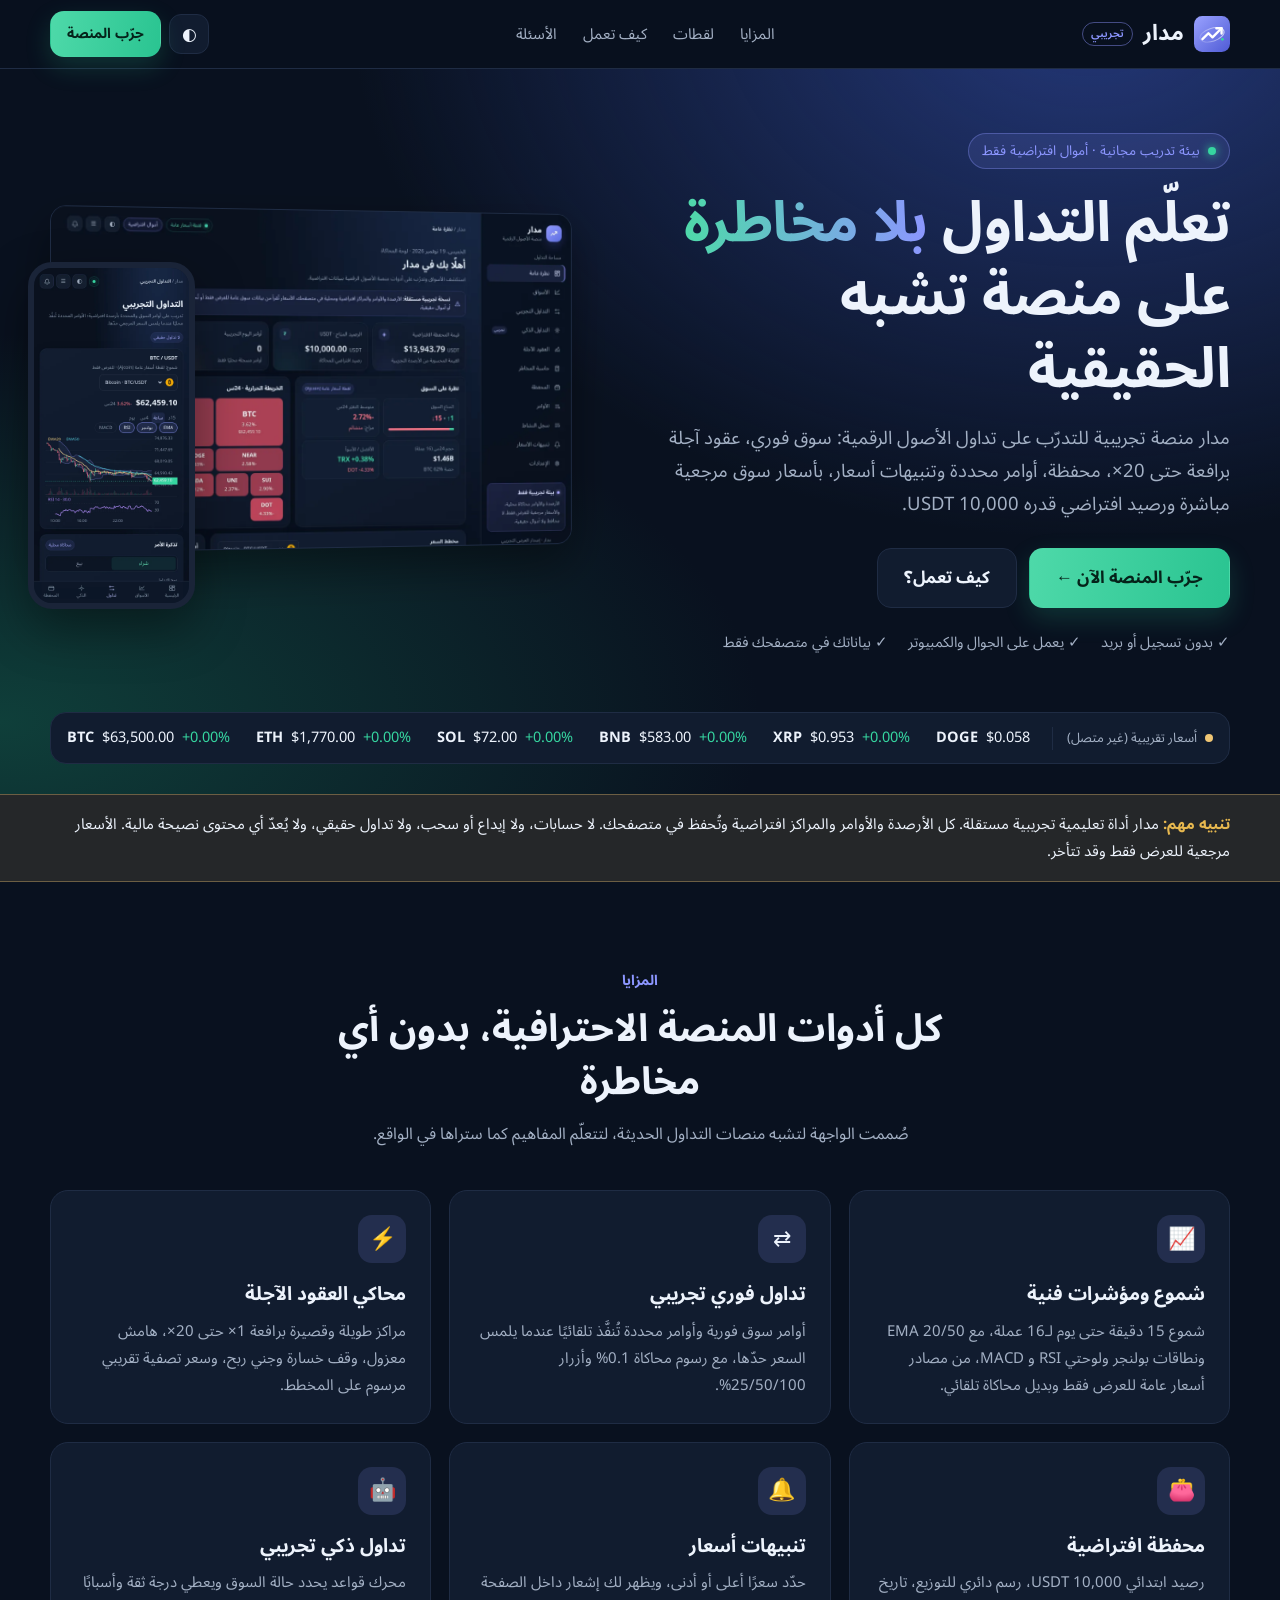
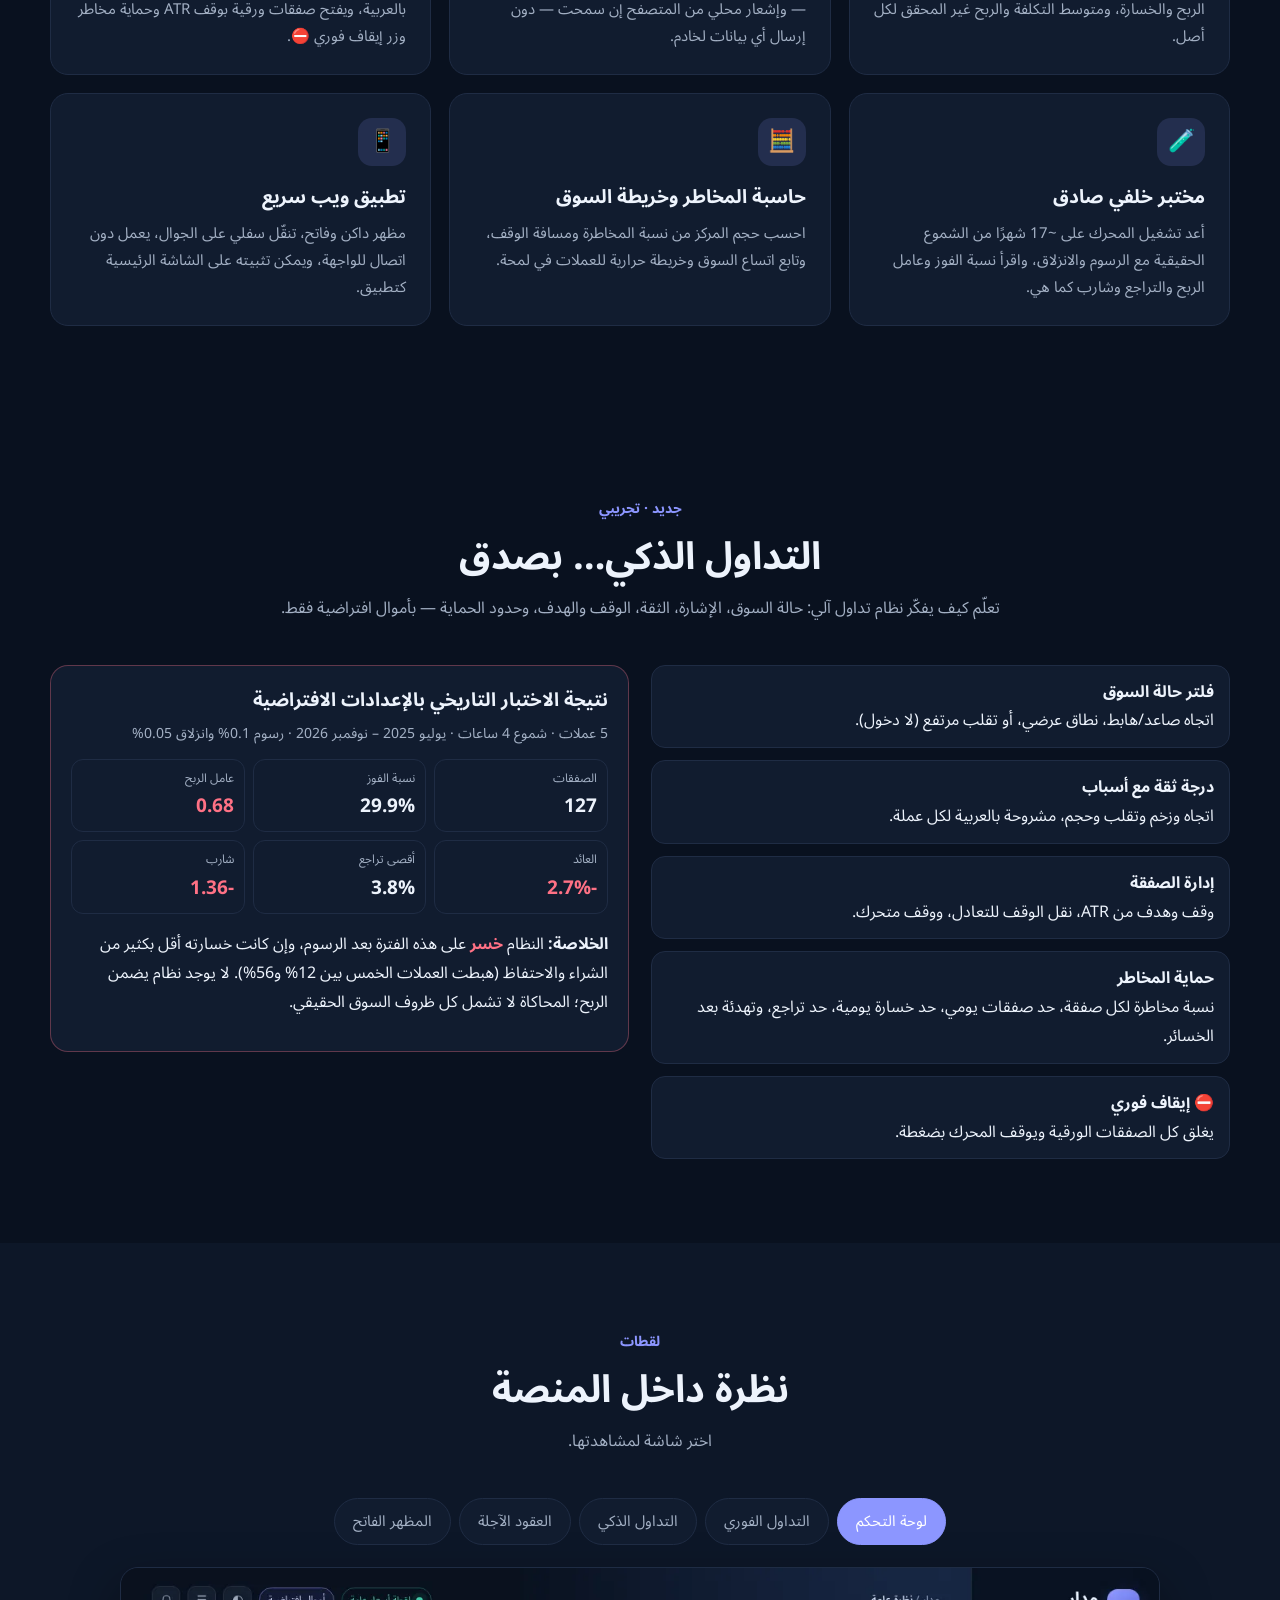
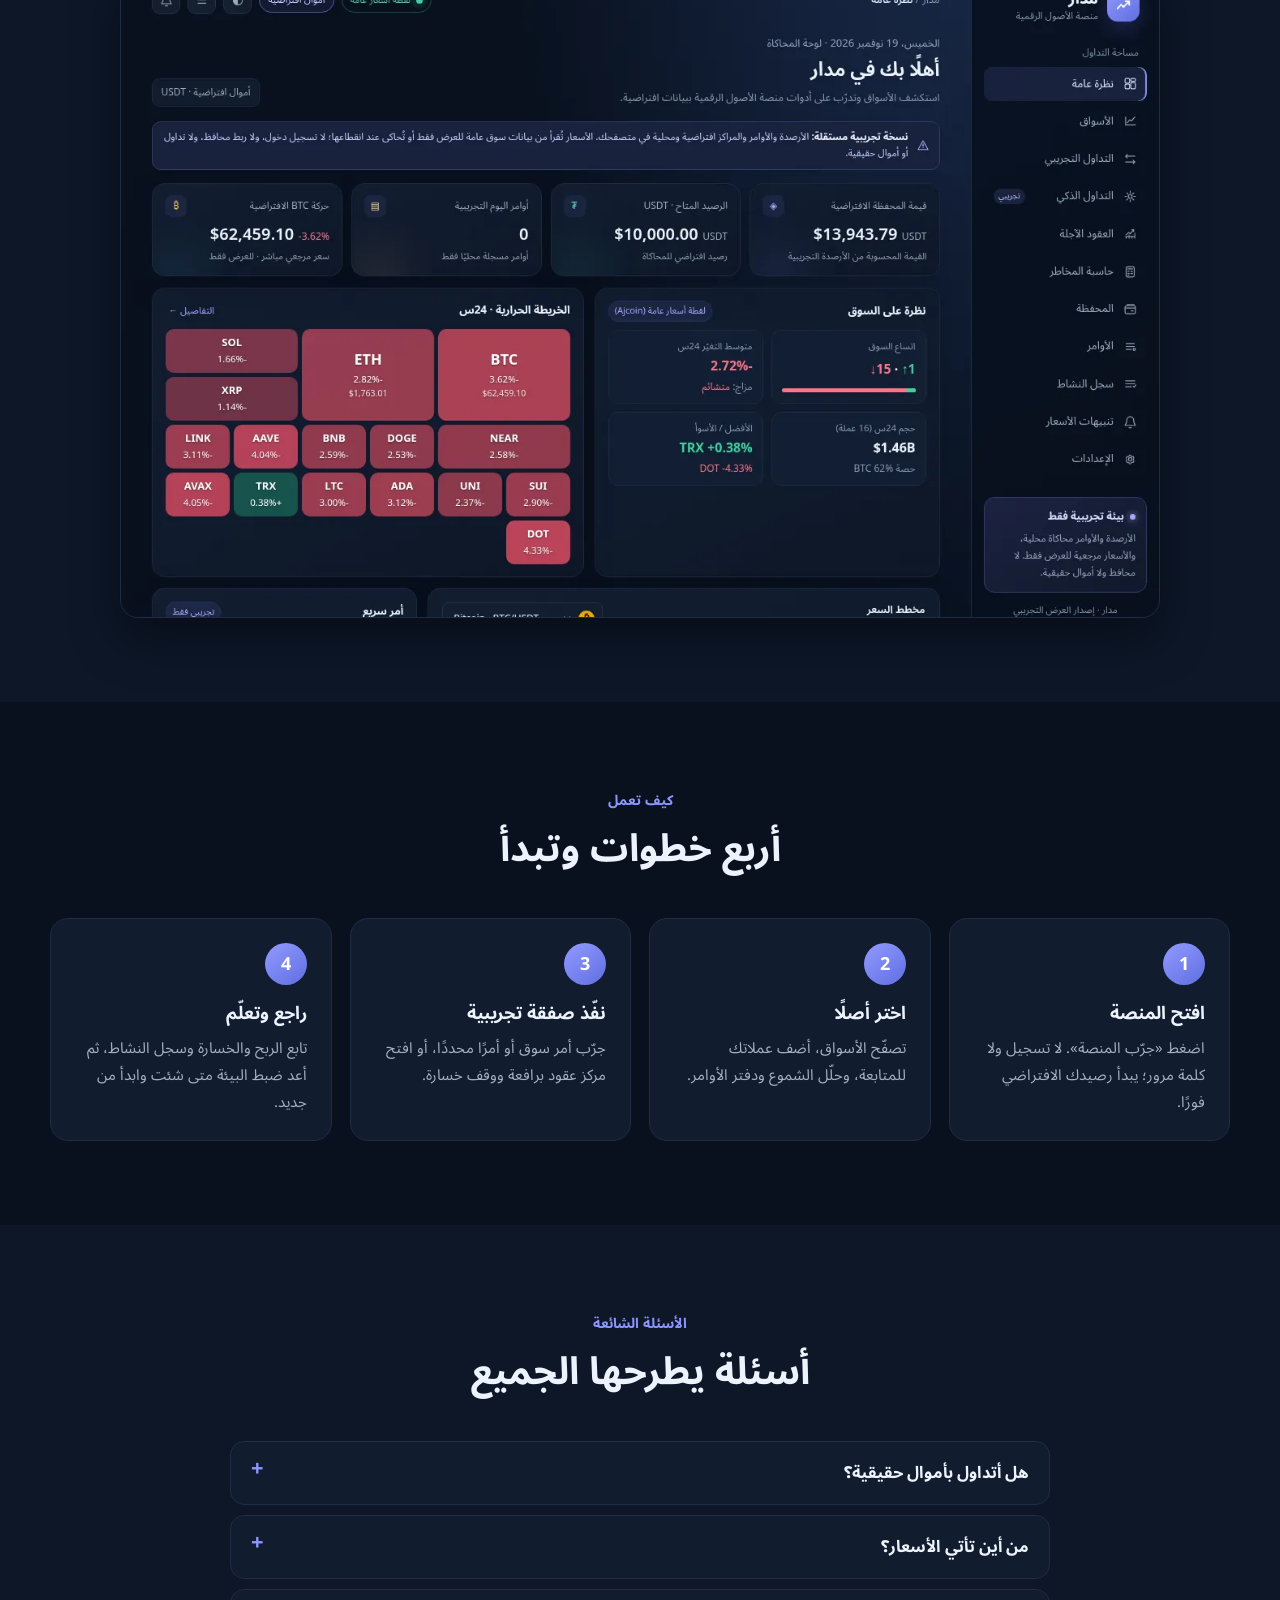
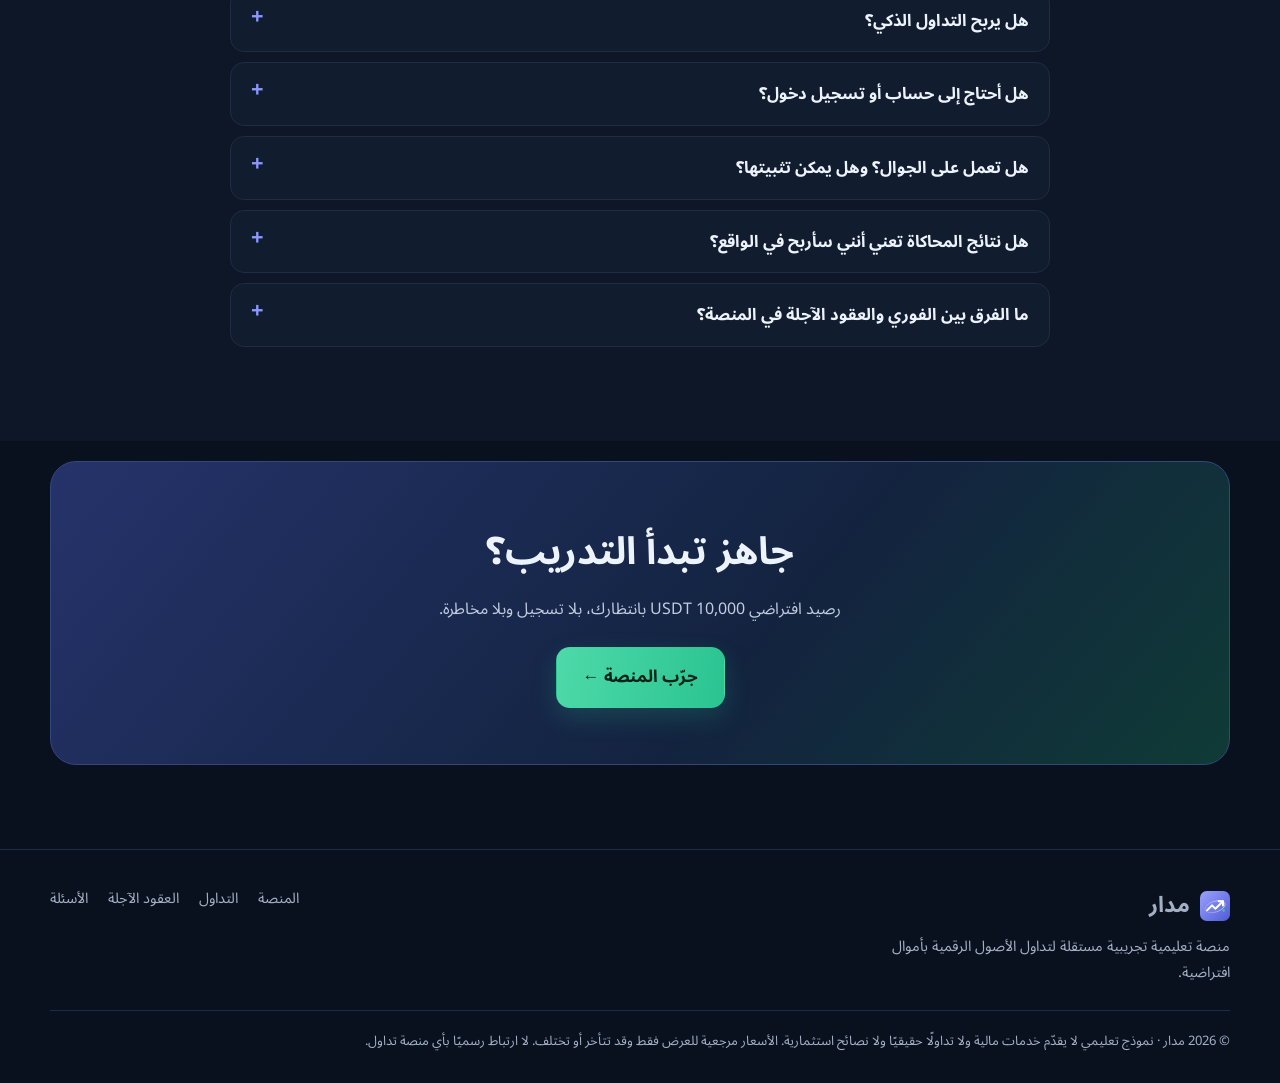
==== commit a9c80019: "Madar v4: indicators, heatmap & market overview, portfolio donut/P&L, risk calculator, local notific" ====
--- a/index.html
+++ b/index.html
@@ -24,9 +24,10 @@
 <meta name="twitter:description" content="تدرّب على التداول بأموال افتراضية وأسعار سوق مرجعية.">
 <meta name="twitter:image" content="https://sbeshr2025-creator.github.io/madar/assets/og-image.png">
 <script type="application/ld+json">{"@context":"https://schema.org","@type":"WebApplication","name":"مدار","url":"https://sbeshr2025-creator.github.io/madar/","applicationCategory":"EducationalApplication","operatingSystem":"Web","inLanguage":"ar","offers":{"@type":"Offer","price":"0","priceCurrency":"USD"},"description":"منصة تجريبية للتدرّب على تداول الأصول الرقمية بأموال افتراضية."}</script>
-<link rel="preconnect" href="https://api.coingecko.com" crossorigin>
+<link rel="preconnect" href="https://raw.githubusercontent.com" crossorigin>
+<link rel="preload" href="assets/fonts/NotoSansArabic-var.woff2" as="font" type="font/woff2" crossorigin>
 <script>try{var p=JSON.parse(localStorage.getItem('madar-prefs-v1')||'{}');if(p.theme)document.documentElement.dataset.theme=p.theme}catch(e){}</script>
-<link rel="stylesheet" href="css/landing.css?v=3">
+<link rel="stylesheet" href="css/landing.css?v=4">
 </head>
 <body>
 <a class="skip-link" href="#main">تخطَّ إلى المحتوى</a>
@@ -80,12 +81,27 @@
   <div class="wrap">
     <div class="section-head"><span class="kicker">المزايا</span><h2>كل أدوات المنصة الاحترافية، بدون أي مخاطرة</h2><p>صُممت الواجهة لتشبه منصات التداول الحديثة، لتتعلّم المفاهيم كما ستراها في الواقع.</p></div>
     <div class="features">
-      <article class="feature"><div class="f-ico">📈</div><h3>أسعار وشموع مرجعية</h3><p>شموع يابانية لفترات من يوم حتى 3 أشهر من مصدر أسعار عام للعرض فقط، مع دفتر أوامر محاكى وبديل محاكاة تلقائي عند الانقطاع.</p></article>
+      <article class="feature"><div class="f-ico">📈</div><h3>شموع ومؤشرات فنية</h3><p>شموع 15 دقيقة حتى يوم لـ16 عملة، مع EMA 20/50 ونطاقات بولنجر ولوحتي RSI و MACD، من مصادر أسعار عامة للعرض فقط وبديل محاكاة تلقائي.</p></article>
       <article class="feature"><div class="f-ico">⇄</div><h3>تداول فوري تجريبي</h3><p>أوامر سوق فورية وأوامر محددة تُنفَّذ تلقائيًا عندما يلمس السعر حدّها، مع رسوم محاكاة 0.1% وأزرار 25/50/100%.</p></article>
       <article class="feature"><div class="f-ico">⚡</div><h3>محاكي العقود الآجلة</h3><p>مراكز طويلة وقصيرة برافعة 1× حتى 20×، هامش معزول، وقف خسارة وجني ربح، وسعر تصفية تقريبي مرسوم على المخطط.</p></article>
-      <article class="feature"><div class="f-ico">👛</div><h3>محفظة افتراضية</h3><p>رصيد ابتدائي 10,000 USDT وأصول متنوعة، تتحدّث قيمتها مع السعر، مع إمكانية إضافة رصيد وهمي أو إخفاء الأرقام.</p></article>
-      <article class="feature"><div class="f-ico">🔔</div><h3>تنبيهات أسعار</h3><p>حدّد سعرًا أعلى أو أدنى، وسيظهر لك إشعار داخل الصفحة لحظة تحقّقه مع تسجيله في سجل النشاط.</p></article>
+      <article class="feature"><div class="f-ico">👛</div><h3>محفظة افتراضية</h3><p>رصيد ابتدائي 10,000 USDT، رسم دائري للتوزيع، تاريخ الربح والخسارة، ومتوسط التكلفة والربح غير المحقق لكل أصل.</p></article>
+      <article class="feature"><div class="f-ico">🔔</div><h3>تنبيهات أسعار</h3><p>حدّد سعرًا أعلى أو أدنى، ويظهر لك إشعار داخل الصفحة — وإشعار محلي من المتصفح إن سمحت — دون إرسال أي بيانات لخادم.</p></article>
+      <article class="feature"><div class="f-ico">🤖</div><h3>تداول ذكي تجريبي</h3><p>محرك قواعد يحدد حالة السوق ويعطي درجة ثقة وأسبابًا بالعربية، ويفتح صفقات ورقية بوقف ATR وحماية مخاطر وزر إيقاف فوري ⛔.</p></article>
+      <article class="feature"><div class="f-ico">🧪</div><h3>مختبر خلفي صادق</h3><p>أعد تشغيل المحرك على ~17 شهرًا من الشموع الحقيقية مع الرسوم والانزلاق، واقرأ نسبة الفوز وعامل الربح والتراجع وشارب كما هي.</p></article>
+      <article class="feature"><div class="f-ico">🧮</div><h3>حاسبة المخاطر وخريطة السوق</h3><p>احسب حجم المركز من نسبة المخاطرة ومسافة الوقف، وتابع اتساع السوق وخريطة حرارية للعملات في لمحة.</p></article>
       <article class="feature"><div class="f-ico">📱</div><h3>تطبيق ويب سريع</h3><p>مظهر داكن وفاتح، تنقّل سفلي على الجوال، يعمل دون اتصال للواجهة، ويمكن تثبيته على الشاشة الرئيسية كتطبيق.</p></article>
+    </div>
+  </div>
+</section>
+
+<section class="section" id="smart">
+  <div class="wrap smart-sec">
+    <div class="section-head"><span class="kicker">جديد · تجريبي</span><h2>التداول الذكي… بصدق</h2><p>تعلّم كيف يفكّر نظام تداول آلي: حالة السوق، الإشارة، الثقة، الوقف والهدف، وحدود الحماية — بأموال افتراضية فقط.</p></div>
+    <div class="smart-cols">
+      <ul class="smart-list"><li><b>فلتر حالة السوق</b> اتجاه صاعد/هابط، نطاق عرضي، أو تقلب مرتفع (لا دخول).</li><li><b>درجة ثقة مع أسباب</b> اتجاه وزخم وتقلب وحجم، مشروحة بالعربية لكل عملة.</li><li><b>إدارة الصفقة</b> وقف وهدف من ATR، نقل الوقف للتعادل، ووقف متحرك.</li><li><b>حماية المخاطر</b> نسبة مخاطرة لكل صفقة، حد صفقات يومي، حد خسارة يومية، حد تراجع، وتهدئة بعد الخسائر.</li><li><b>⛔ إيقاف فوري</b> يغلق كل الصفقات الورقية ويوقف المحرك بضغطة.</li></ul>
+      <div class="honest"><h3>نتيجة الاختبار التاريخي بالإعدادات الافتراضية</h3><p class="muted">5 عملات · شموع 4 ساعات · يوليو 2025 – نوفمبر 2026 · رسوم 0.1% وانزلاق 0.05%</p>
+        <div class="hn"><div><small>الصفقات</small><b>127</b></div><div><small>نسبة الفوز</small><b>29.9%</b></div><div><small>عامل الربح</small><b class="down">0.68</b></div><div><small>العائد</small><b class="down">−2.7%</b></div><div><small>أقصى تراجع</small><b>3.8%</b></div><div><small>شارب</small><b class="down">−1.36</b></div></div>
+        <p><b>الخلاصة:</b> النظام <b class="down">خسر</b> على هذه الفترة بعد الرسوم، وإن كانت خسارته أقل بكثير من الشراء والاحتفاظ (هبطت العملات الخمس بين 12% و56%). لا يوجد نظام يضمن الربح؛ المحاكاة لا تشمل كل ظروف السوق الحقيقي.</p></div>
     </div>
   </div>
 </section>
@@ -96,6 +112,7 @@
     <div class="tabs" role="tablist" aria-label="لقطات المنصة">
       <button role="tab" aria-selected="true" aria-controls="shot" data-shot="app-desktop" data-alt="لوحة التحكم">لوحة التحكم</button>
       <button role="tab" aria-selected="false" aria-controls="shot" data-shot="app-trade" data-alt="شاشة التداول التجريبي">التداول الفوري</button>
+      <button role="tab" aria-selected="false" aria-controls="shot" data-shot="app-smart" data-alt="التداول الذكي التجريبي">التداول الذكي</button>
       <button role="tab" aria-selected="false" aria-controls="shot" data-shot="app-futures" data-alt="محاكي العقود الآجلة">العقود الآجلة</button>
       <button role="tab" aria-selected="false" aria-controls="shot" data-shot="app-light" data-alt="المظهر الفاتح">المظهر الفاتح</button>
     </div>
@@ -119,7 +136,8 @@
   <div class="wrap narrow">
     <div class="section-head"><span class="kicker">الأسئلة الشائعة</span><h2>أسئلة يطرحها الجميع</h2></div>
     <details><summary>هل أتداول بأموال حقيقية؟</summary><p>لا. كل الأرصدة والأوامر والمراكز افتراضية بالكامل. لا يوجد إيداع أو سحب، ولا تُرسل أي أوامر إلى أي منصة أو وسيط.</p></details>
-    <details><summary>من أين تأتي الأسعار؟</summary><p>تُقرأ الأسعار والشموع للعرض فقط من واجهة CoinGecko العامة، بدون أي حساب أو مفاتيح، وتتحدّث كل 45 ثانية تقريبًا. دفتر الأوامر وآخر الصفقات محاكاة حول السعر المرجعي. إذا انقطع المصدر أو أوقفته من الإعدادات تتحول المنصة تلقائيًا إلى أسعار محاكاة. لا ترتبط مدار بأي منصة تداول.</p></details>
+    <details><summary>من أين تأتي الأسعار؟</summary><p>تُقرأ الأسعار والشموع للعرض فقط، بدون أي حساب أو مفاتيح: أولًا من لقطة أسعار عامة منشورة على raw.githubusercontent.com، ثم من واجهة CoinGecko العامة، وتتحدّث كل 90 ثانية تقريبًا. دفتر الأوامر وآخر الصفقات محاكاة حول السعر المرجعي. إذا انقطع المصدر أو أوقفته من الإعدادات تتحول المنصة تلقائيًا إلى أسعار محاكاة. لا ترتبط مدار بأي منصة تداول.</p></details>
+    <details><summary>هل يربح التداول الذكي؟</summary><p>ليس بالضرورة — وغالبًا لا. في الاختبار التاريخي بالإعدادات الافتراضية كان عامل الربح 0.68 (خاسر) ونسبة الفوز 30% تقريبًا. الهدف تعليمي: أن ترى كيف تُبنى الإشارات وكيف تحمي قواعد المخاطر رأس المال. لا يتصل بأي منصة ولا يرسل أوامر حقيقية.</p></details>
     <details><summary>هل أحتاج إلى حساب أو تسجيل دخول؟</summary><p>لا. لا نطلب اسمًا أو بريدًا أو كلمة مرور. تُحفظ بياناتك التجريبية في متصفحك فقط (localStorage) ويمكنك مسحها بزر «إعادة ضبط البيانات».</p></details>
     <details><summary>هل تعمل على الجوال؟ وهل يمكن تثبيتها؟</summary><p>نعم. الواجهة متجاوبة مع شريط تنقّل سفلي على الجوال، ويمكنك تثبيتها من قائمة المتصفح «إضافة إلى الشاشة الرئيسية». الواجهة تعمل دون اتصال، والأسعار تحتاج إنترنت.</p></details>
     <details><summary>هل نتائج المحاكاة تعني أنني سأربح في الواقع؟</summary><p>لا. المحاكاة لا تشمل الانزلاق السعري الكامل ولا السيولة الحقيقية ولا الضغط النفسي. التداول الحقيقي، خصوصًا بالرافعة، قد يؤدي إلى خسارة رأس المال كاملًا. لا شيء هنا نصيحة مالية.</p></details>
@@ -143,6 +161,6 @@
   </div>
   <div class="wrap foot-note">© <span id="year">2026</span> مدار · نموذج تعليمي لا يقدّم خدمات مالية ولا تداولًا حقيقيًا ولا نصائح استثمارية. الأسعار مرجعية للعرض فقط وقد تتأخر أو تختلف. لا ارتباط رسميًا بأي منصة تداول.</div>
 </footer>
-<script src="js/landing.js?v=3" defer></script>
+<script src="js/landing.js?v=4" defer></script>
 </body>
 </html>
--- a/css/landing.css
+++ b/css/landing.css
@@ -1,7 +1,8 @@
+@font-face{font-family:"Madar Sans";src:url("../assets/fonts/NotoSansArabic-var.woff2") format("woff2");font-weight:400 700;font-display:swap}
 :root{--bg:#09111f;--bg2:#0d1728;--card:#111c2f;--line:#1f2c44;--text:#edf3fc;--muted:#a3b0c4;--blue:#8c96ff;--blue2:#5f6fe1;--green:#36d5a0;--red:#ff7185;--shadow:0 20px 50px #0006;color-scheme:dark}
 [data-theme=light]{--bg:#f5f7fc;--bg2:#eceffa;--card:#fff;--line:#dfe4ef;--text:#141b2d;--muted:#566377;--blue:#4f5bd5;--blue2:#3a46c4;--green:#0f9f6e;--red:#d93a52;--shadow:0 18px 40px #1b2a4a1a;color-scheme:light}
 *{box-sizing:border-box}html{scroll-behavior:smooth;scroll-padding-top:80px}
-body{margin:0;background:var(--bg);color:var(--text);font:16px/1.8 "Noto Sans Arabic",Tahoma,"Segoe UI",Arial,sans-serif;-webkit-font-smoothing:antialiased}
+body{margin:0;background:var(--bg);color:var(--text);font:16px/1.8 "Madar Sans","Noto Sans Arabic",Tahoma,"Segoe UI",Arial,sans-serif;-webkit-font-smoothing:antialiased}
 img{max-width:100%;height:auto;display:block}a{color:inherit}
 .wrap{width:min(1180px,100% - 40px);margin-inline:auto}.narrow{width:min(820px,100% - 40px)}
 :focus-visible{outline:2px solid var(--blue);outline-offset:3px;border-radius:8px}
@@ -73,3 +74,12 @@
 @media(max-width:760px){.menu{display:none;position:absolute;top:68px;inset-inline:0;flex-direction:column;gap:0;background:var(--bg);border-bottom:1px solid var(--line);padding:8px 20px}.menu.open{display:flex}.menu a{padding:12px 0;border-bottom:1px solid var(--line)}.menu-btn{display:inline-block}.header-actions .btn-sm{display:none}}
 @media(max-width:600px){.hero{padding-top:36px}.features,.steps{grid-template-columns:1fr}.section{padding:60px 0}.btn-lg{width:100%}.ticker{flex-direction:column;align-items:stretch;gap:8px}.ticker-head{border:0;padding:0}.device.phone{width:34%;left:-2%}}
 @media(prefers-reduced-motion:reduce){*{transition:none!important;animation:none!important}html{scroll-behavior:auto}.reveal{opacity:1;transform:none}}
+
+/* v4 smart section */
+.smart-cols{display:grid;grid-template-columns:minmax(0,1fr) minmax(0,1fr);gap:22px;align-items:start}
+.smart-list{list-style:none;margin:0;padding:0;display:grid;gap:12px}.smart-list li{background:var(--card);border:1px solid var(--line);border-radius:14px;padding:12px 15px;line-height:1.8}.smart-list b{display:block}
+.honest{background:var(--card);border:1px solid #ff718555;border-radius:18px;padding:18px 20px}.honest h3{margin:0 0 4px}.honest .muted{color:var(--muted);font-size:14px;margin:0 0 12px}
+.hn{display:grid;grid-template-columns:repeat(3,minmax(0,1fr));gap:8px;margin-bottom:12px}.hn div{border:1px solid var(--line);border-radius:12px;padding:8px 10px}.hn small{display:block;color:var(--muted);font-size:12px}.hn b{font-size:19px}
+.honest .down,.hn .down{color:#ff7185}[data-theme=light] .honest .down{color:#c22a44}
+@media(max-width:850px){.smart-cols{grid-template-columns:1fr}}
+@media(max-width:400px){.hn{grid-template-columns:repeat(2,minmax(0,1fr))}}
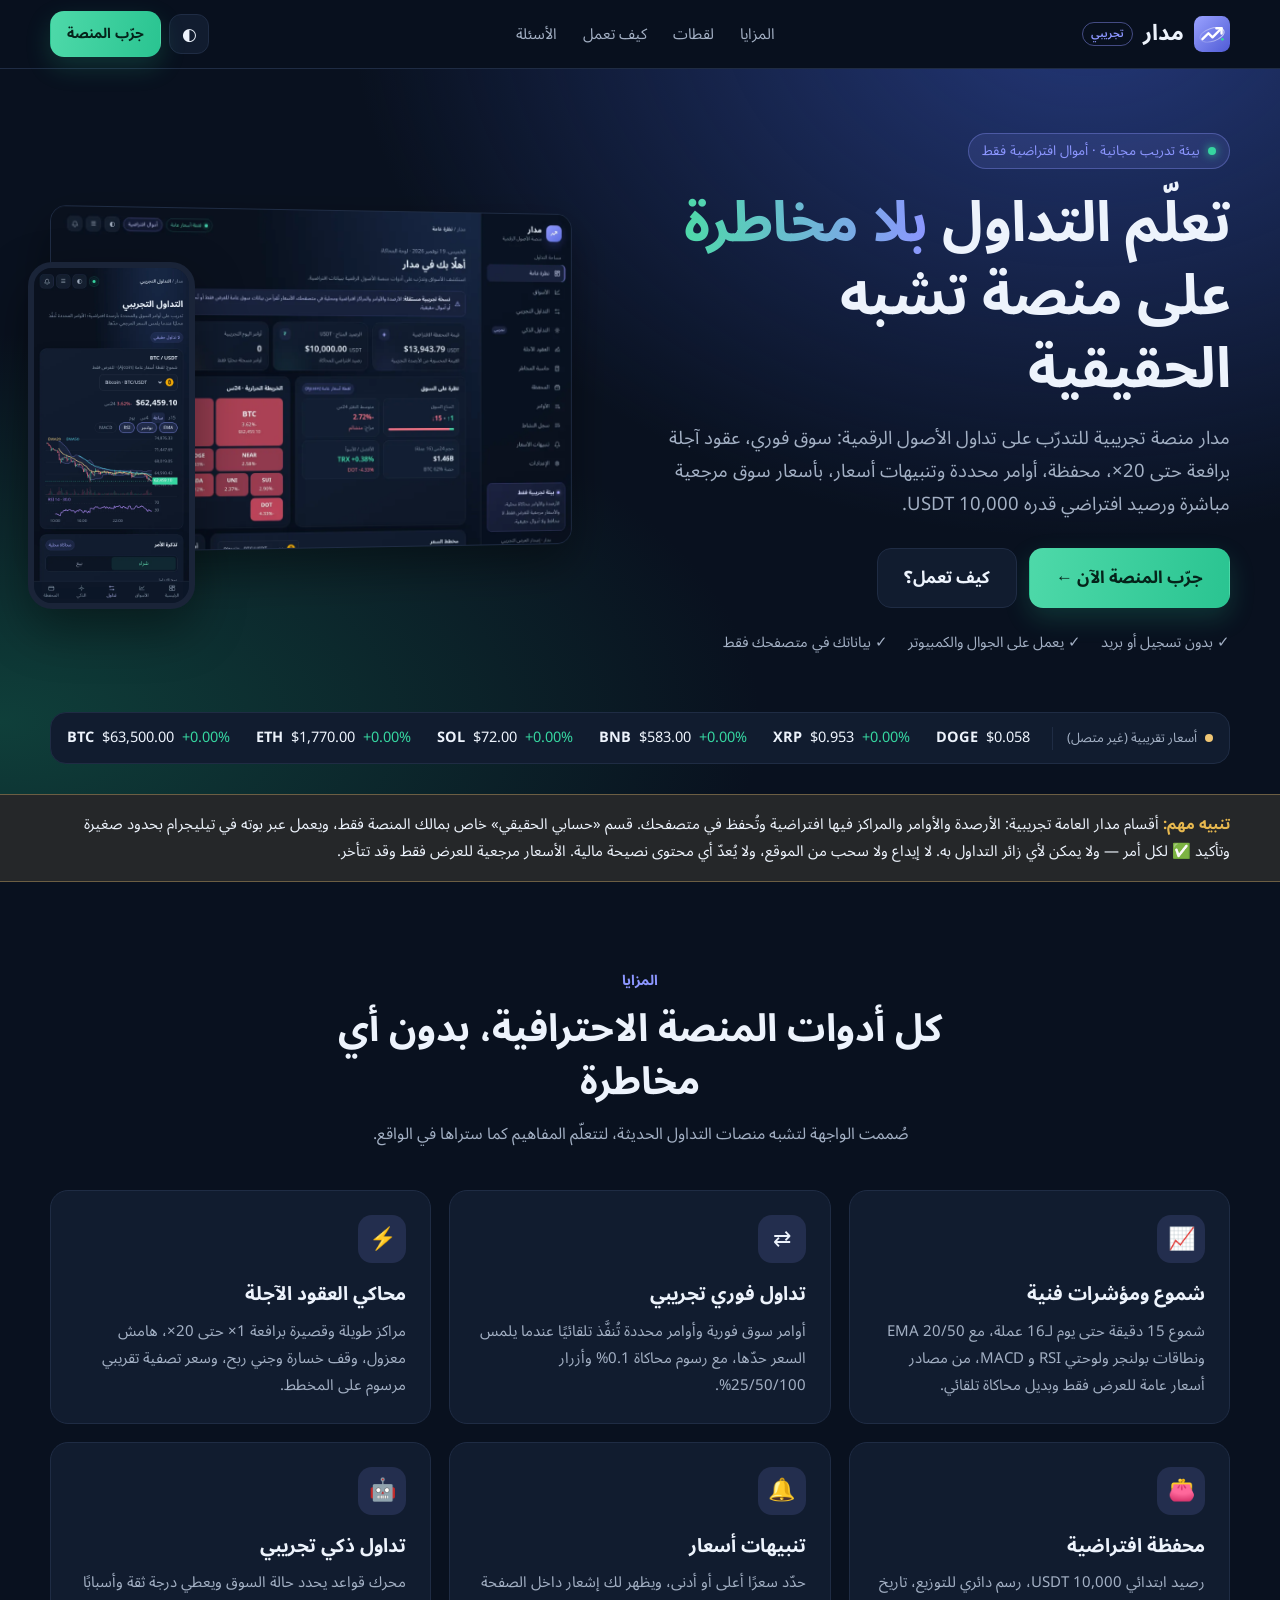
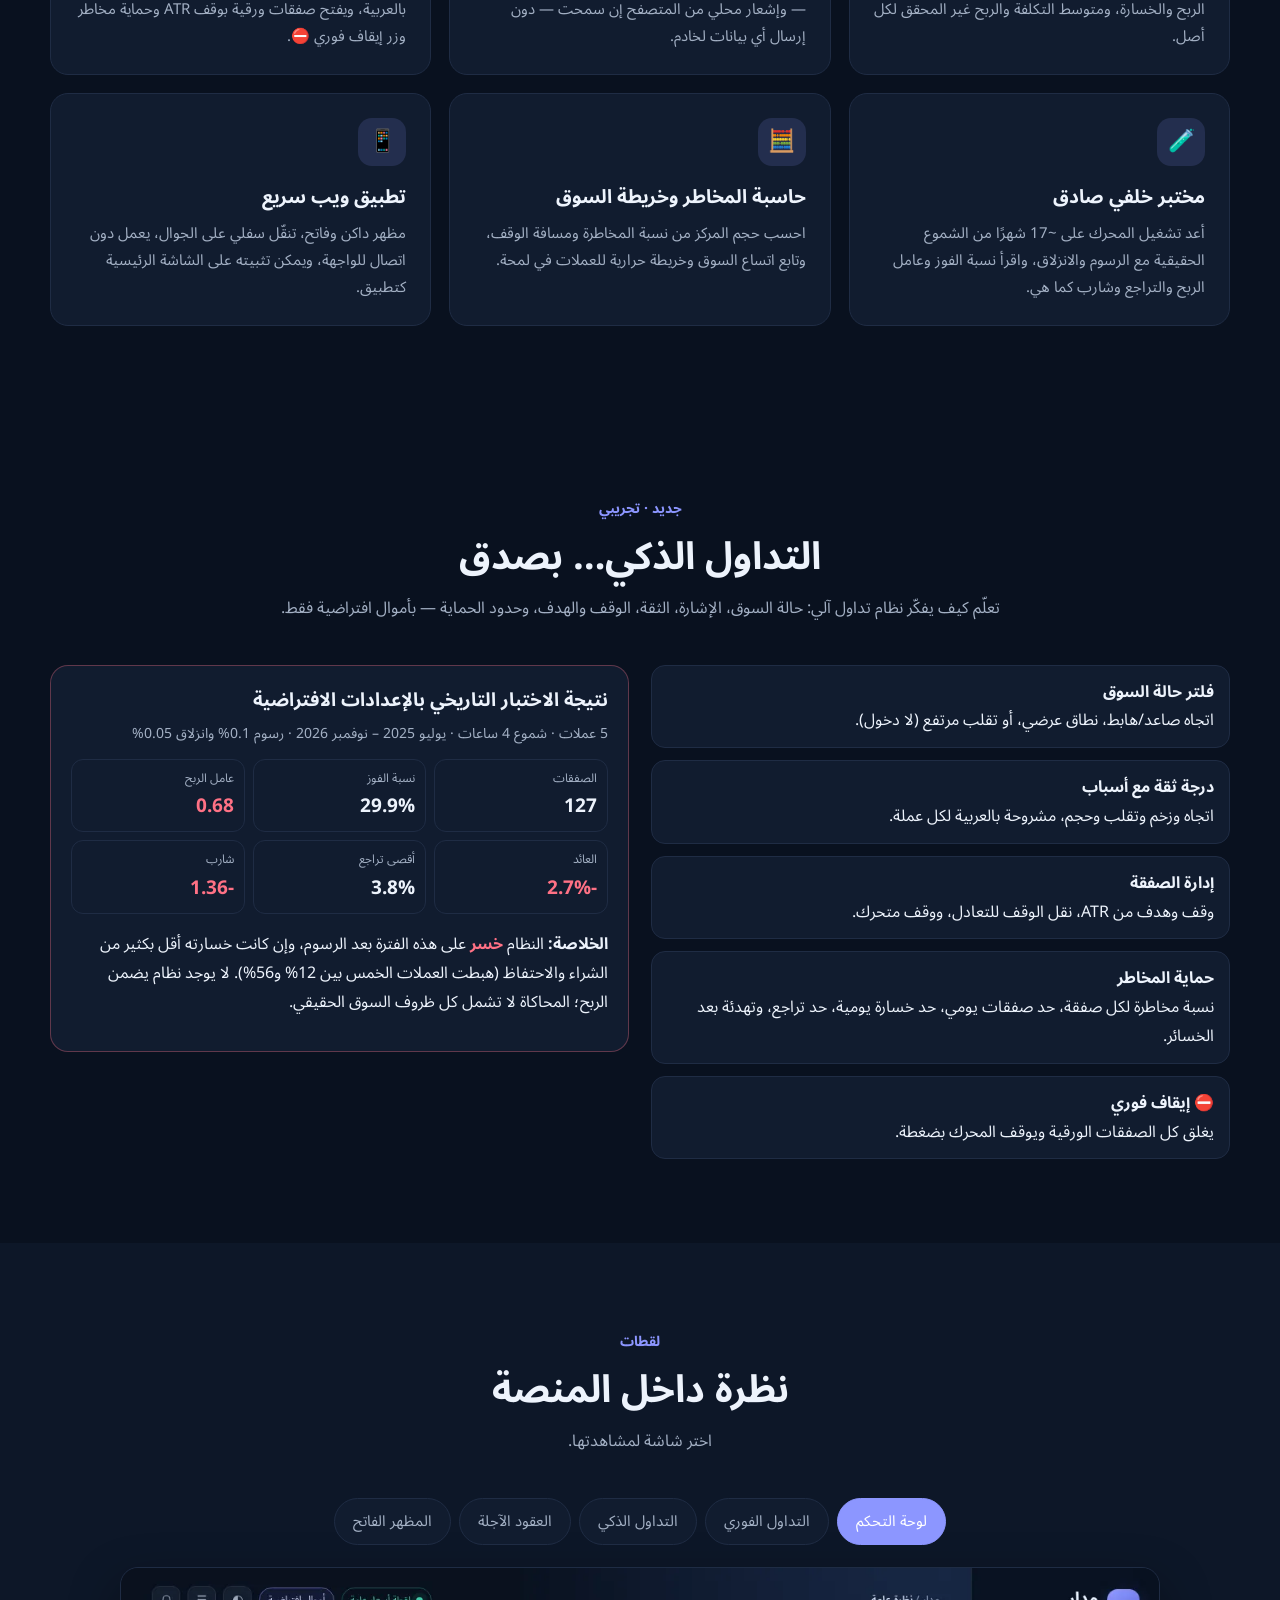
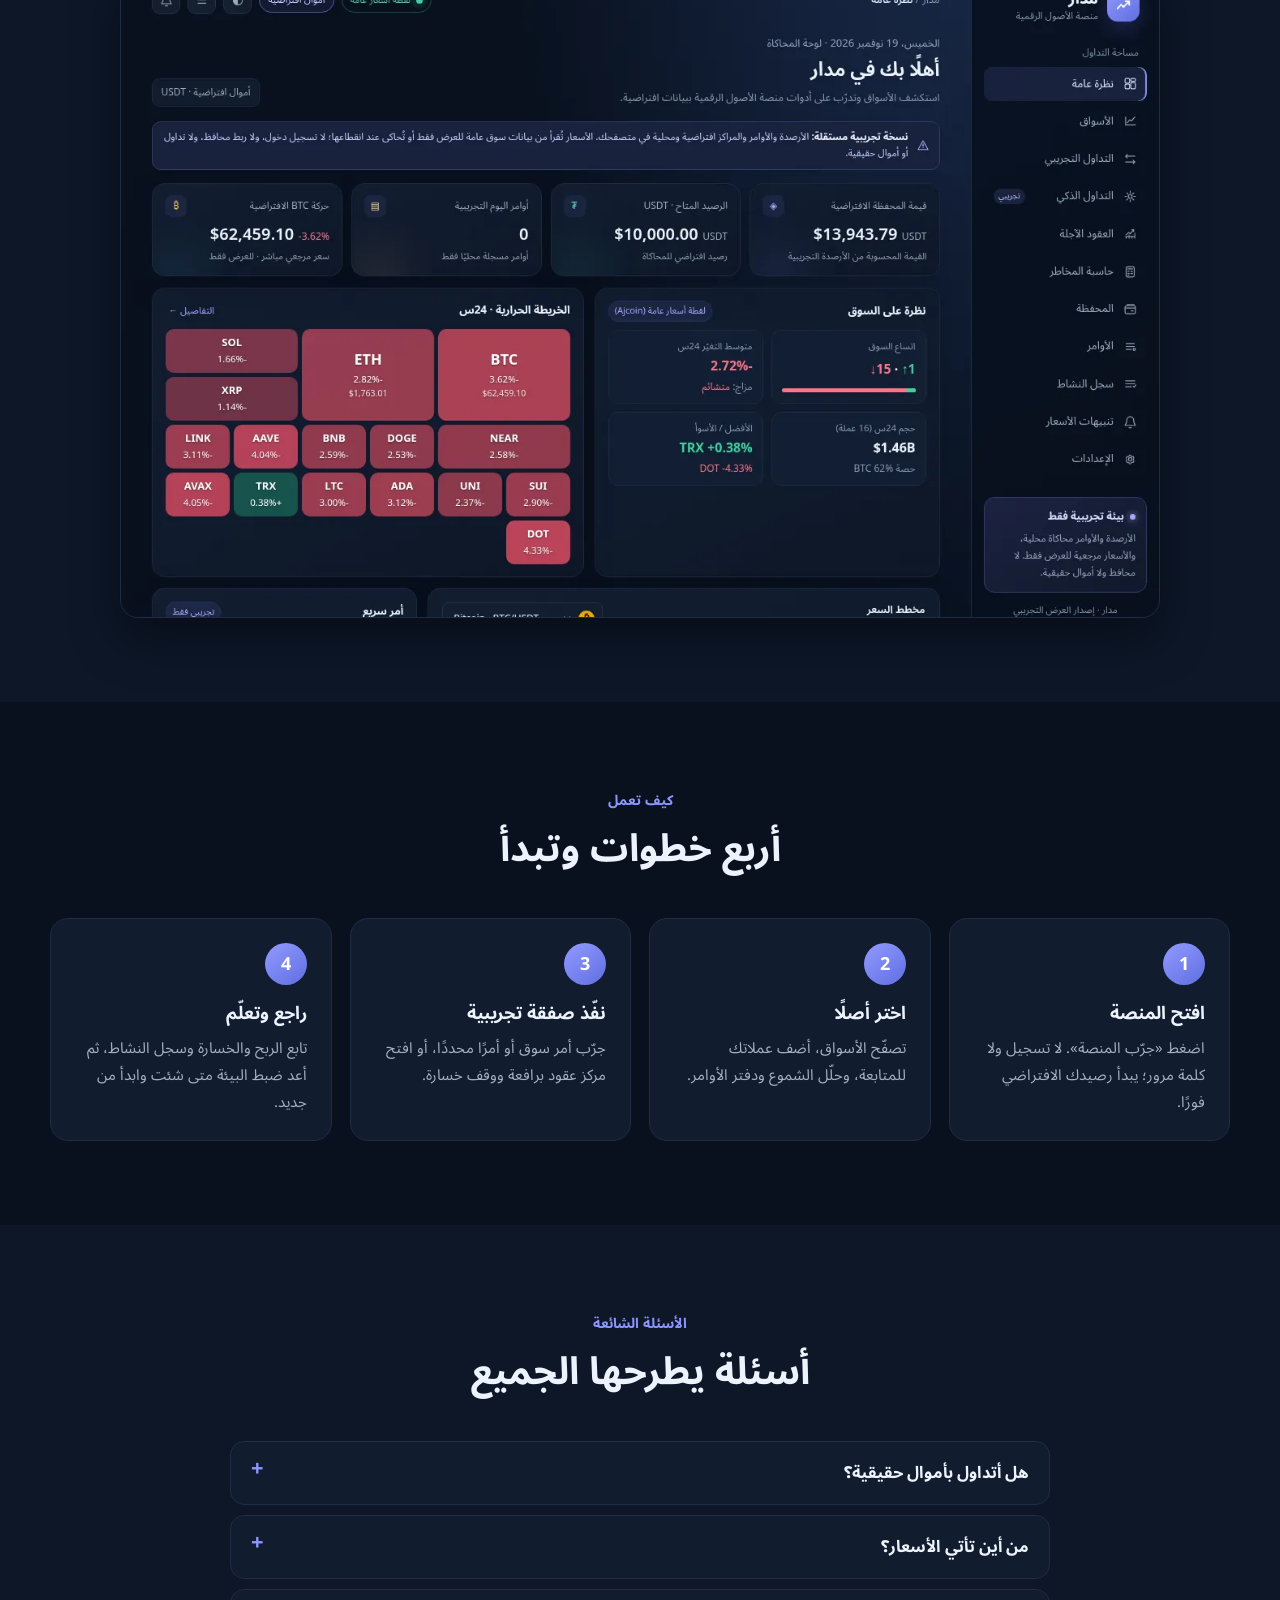
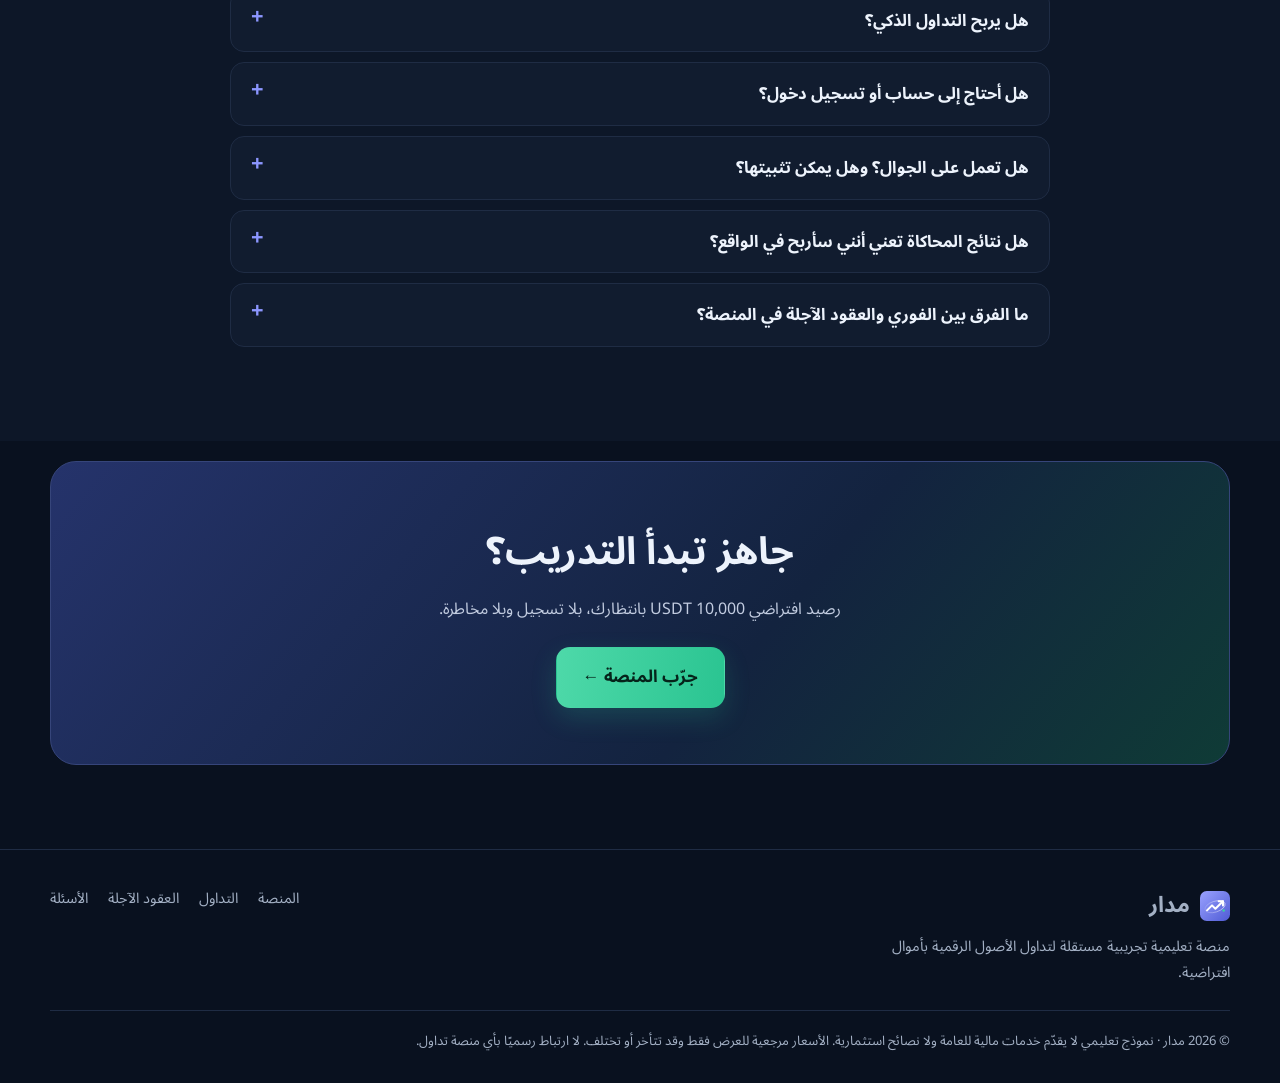
==== commit 66812aae: "v5: حسابي الحقيقي للمالك عبر بوت @Ajcoinbot (بلا مفاتيح)، تذاكر فوري/عقود بتأكيد، أوامر ومراكز، تنبي" ====
--- a/index.html
+++ b/index.html
@@ -1,5 +1,5 @@
 <!doctype html>
-<html lang="ar" dir="rtl" data-theme="dark">
+<html lang="ar" dir="rtl" data-theme="dark" data-madar-page="1">
 <head>
 <meta charset="utf-8">
 <meta name="viewport" content="width=device-width,initial-scale=1,viewport-fit=cover">
@@ -27,7 +27,7 @@
 <link rel="preconnect" href="https://raw.githubusercontent.com" crossorigin>
 <link rel="preload" href="assets/fonts/NotoSansArabic-var.woff2" as="font" type="font/woff2" crossorigin>
 <script>try{var p=JSON.parse(localStorage.getItem('madar-prefs-v1')||'{}');if(p.theme)document.documentElement.dataset.theme=p.theme}catch(e){}</script>
-<link rel="stylesheet" href="css/landing.css?v=4">
+<link rel="stylesheet" href="css/landing.css?v=5">
 </head>
 <body>
 <a class="skip-link" href="#main">تخطَّ إلى المحتوى</a>
@@ -74,7 +74,7 @@
 </section>
 
 <section class="disclaimer-band" aria-label="تنبيه مهم">
-  <div class="wrap"><strong>تنبيه مهم:</strong> مدار أداة تعليمية تجريبية مستقلة. كل الأرصدة والأوامر والمراكز افتراضية وتُحفظ في متصفحك. لا حسابات، ولا إيداع أو سحب، ولا تداول حقيقي، ولا يُعدّ أي محتوى نصيحة مالية. الأسعار مرجعية للعرض فقط وقد تتأخر.</div>
+  <div class="wrap"><strong>تنبيه مهم:</strong> أقسام مدار العامة تجريبية: الأرصدة والأوامر والمراكز فيها افتراضية وتُحفظ في متصفحك. قسم «حسابي الحقيقي» خاص بمالك المنصة فقط، ويعمل عبر بوته في تيليجرام بحدود صغيرة وتأكيد ✅ لكل أمر — ولا يمكن لأي زائر التداول به. لا إيداع ولا سحب من الموقع، ولا يُعدّ أي محتوى نصيحة مالية. الأسعار مرجعية للعرض فقط وقد تتأخر.</div>
 </section>
 
 <section class="section" id="features">
@@ -135,7 +135,7 @@
 <section class="section alt" id="faq">
   <div class="wrap narrow">
     <div class="section-head"><span class="kicker">الأسئلة الشائعة</span><h2>أسئلة يطرحها الجميع</h2></div>
-    <details><summary>هل أتداول بأموال حقيقية؟</summary><p>لا. كل الأرصدة والأوامر والمراكز افتراضية بالكامل. لا يوجد إيداع أو سحب، ولا تُرسل أي أوامر إلى أي منصة أو وسيط.</p></details>
+    <details><summary>هل أتداول بأموال حقيقية؟</summary><p>للزوّار: لا، كل شيء افتراضي. يوجد قسم «حسابي الحقيقي» لمالك المنصة فقط: لا يحمل الموقع أي مفاتيح، والأوامر تُرسل إلى بوت المالك في تيليجرام الذي يتحقق من هويته ويطلب تأكيده ✅ ضمن حدود صغيرة (3 USDT فوري، 1 USDT هامش عقود، 20 USDT يوميًا)، ولا سحب إطلاقًا.</p></details>
     <details><summary>من أين تأتي الأسعار؟</summary><p>تُقرأ الأسعار والشموع للعرض فقط، بدون أي حساب أو مفاتيح: أولًا من لقطة أسعار عامة منشورة على raw.githubusercontent.com، ثم من واجهة CoinGecko العامة، وتتحدّث كل 90 ثانية تقريبًا. دفتر الأوامر وآخر الصفقات محاكاة حول السعر المرجعي. إذا انقطع المصدر أو أوقفته من الإعدادات تتحول المنصة تلقائيًا إلى أسعار محاكاة. لا ترتبط مدار بأي منصة تداول.</p></details>
     <details><summary>هل يربح التداول الذكي؟</summary><p>ليس بالضرورة — وغالبًا لا. في الاختبار التاريخي بالإعدادات الافتراضية كان عامل الربح 0.68 (خاسر) ونسبة الفوز 30% تقريبًا. الهدف تعليمي: أن ترى كيف تُبنى الإشارات وكيف تحمي قواعد المخاطر رأس المال. لا يتصل بأي منصة ولا يرسل أوامر حقيقية.</p></details>
     <details><summary>هل أحتاج إلى حساب أو تسجيل دخول؟</summary><p>لا. لا نطلب اسمًا أو بريدًا أو كلمة مرور. تُحفظ بياناتك التجريبية في متصفحك فقط (localStorage) ويمكنك مسحها بزر «إعادة ضبط البيانات».</p></details>
@@ -159,8 +159,8 @@
     <div><a class="logo" href="#top"><img src="assets/logo.svg" alt="" width="30" height="30"><span>مدار</span></a><p>منصة تعليمية تجريبية مستقلة لتداول الأصول الرقمية بأموال افتراضية.</p></div>
     <nav aria-label="روابط التذييل"><a href="app/">المنصة</a><a href="app/#trade">التداول</a><a href="app/#futures">العقود الآجلة</a><a href="#faq">الأسئلة</a></nav>
   </div>
-  <div class="wrap foot-note">© <span id="year">2026</span> مدار · نموذج تعليمي لا يقدّم خدمات مالية ولا تداولًا حقيقيًا ولا نصائح استثمارية. الأسعار مرجعية للعرض فقط وقد تتأخر أو تختلف. لا ارتباط رسميًا بأي منصة تداول.</div>
+  <div class="wrap foot-note">© <span id="year">2026</span> مدار · نموذج تعليمي لا يقدّم خدمات مالية للعامة ولا نصائح استثمارية. الأسعار مرجعية للعرض فقط وقد تتأخر أو تختلف. لا ارتباط رسميًا بأي منصة تداول.</div>
 </footer>
-<script src="js/landing.js?v=4" defer></script>
+<script src="js/landing.js?v=5" defer></script>
 </body>
 </html>
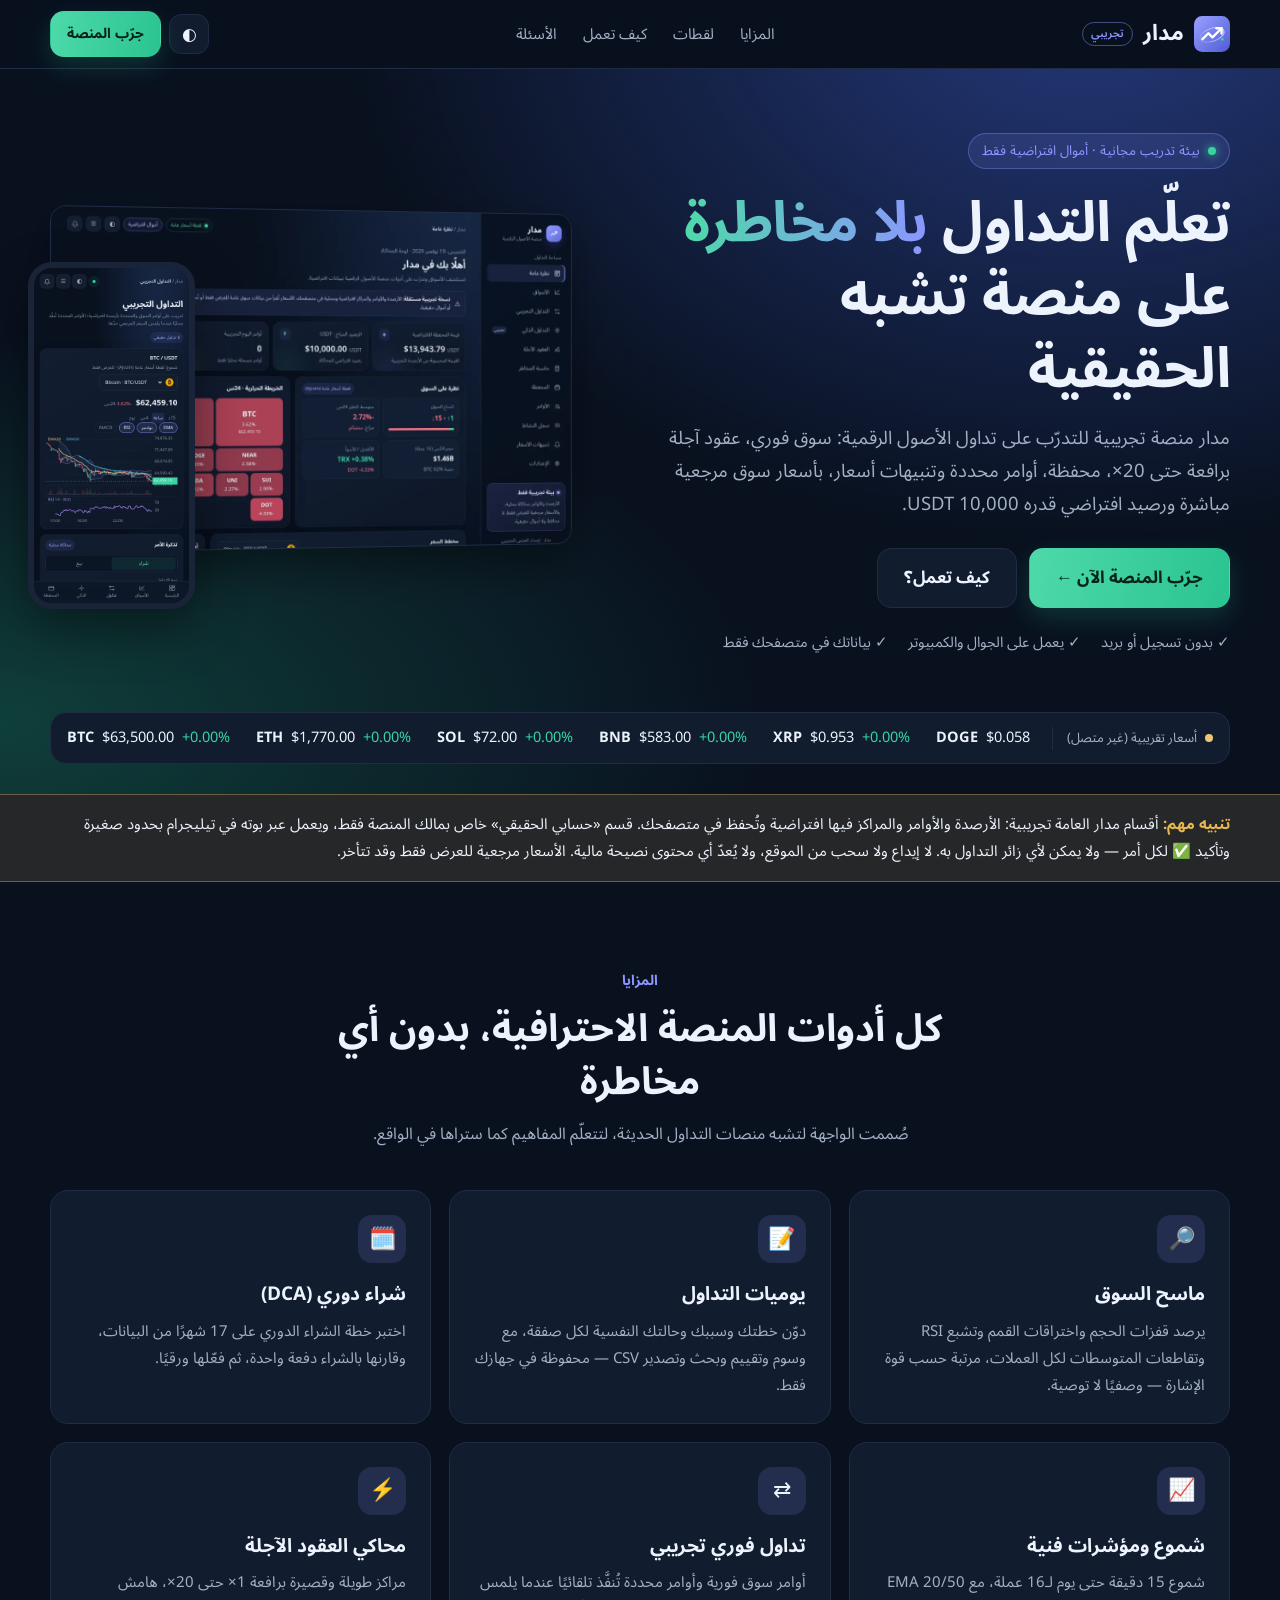
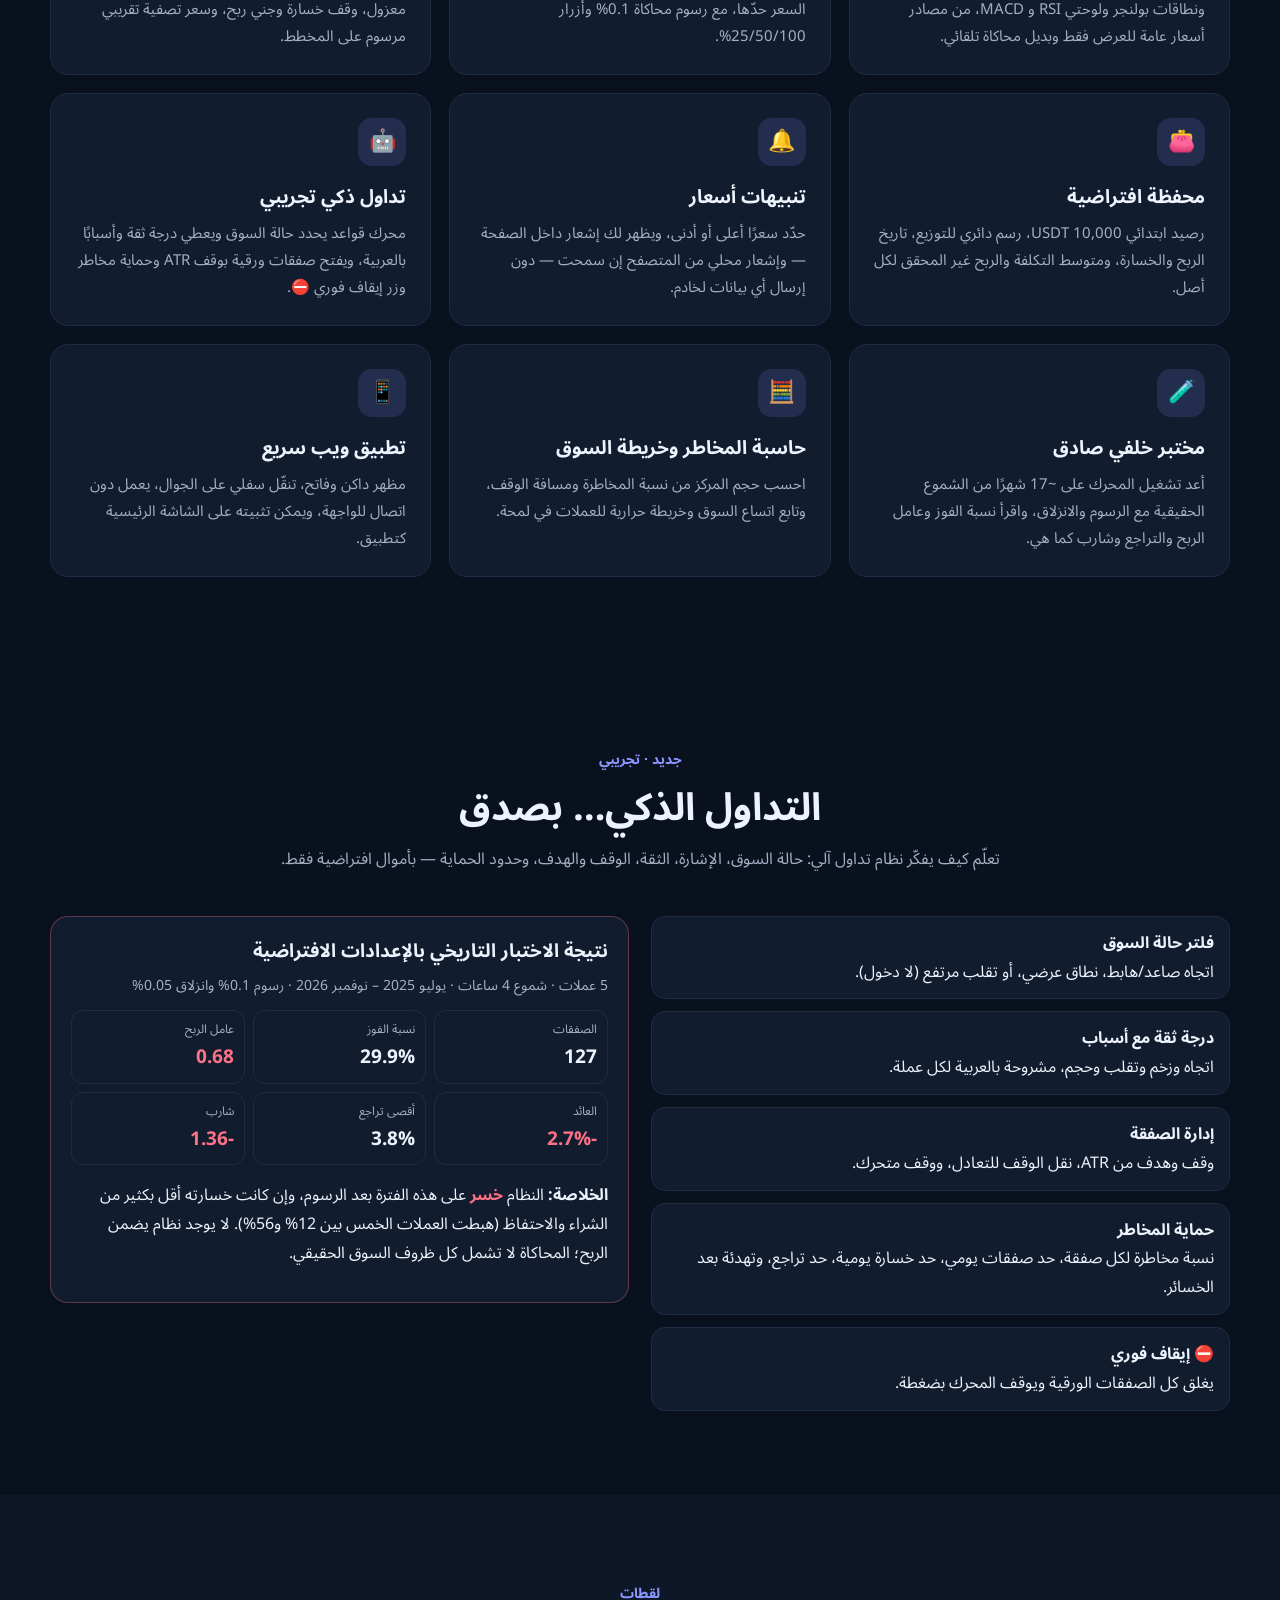
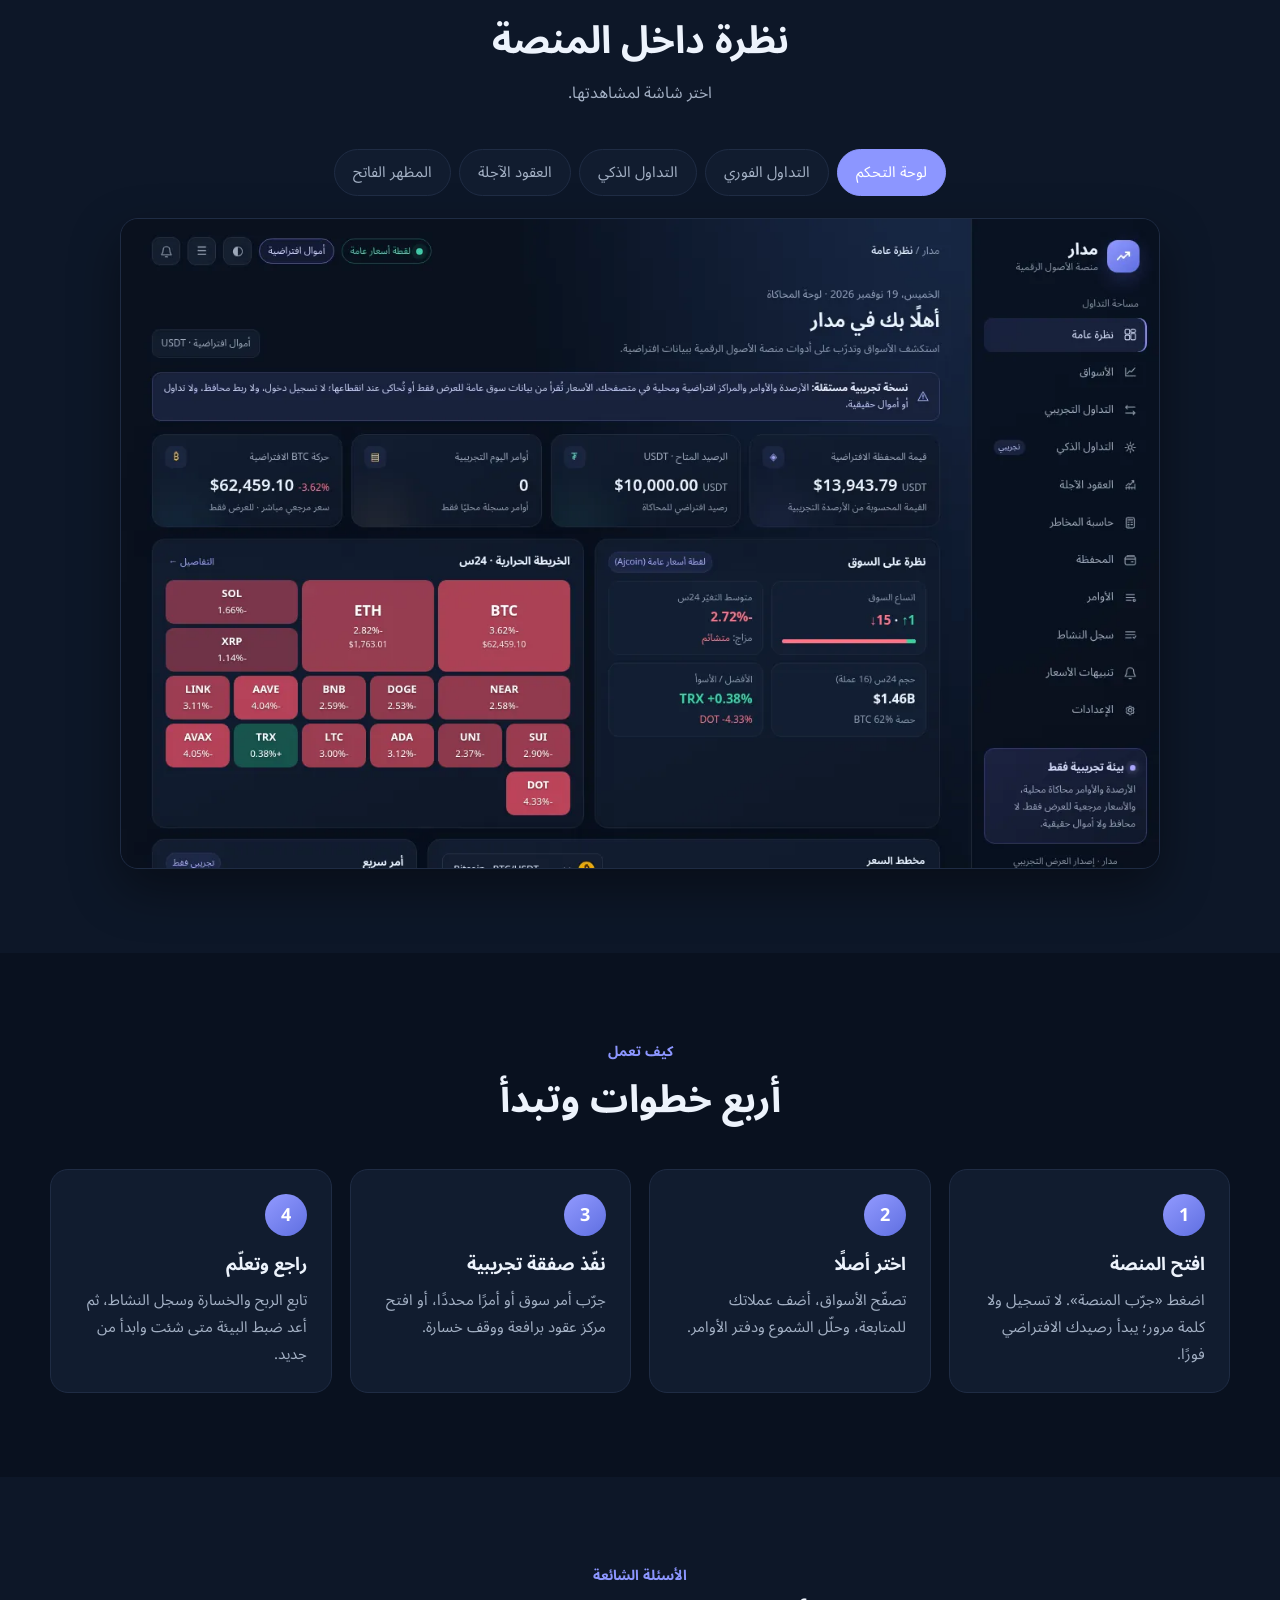
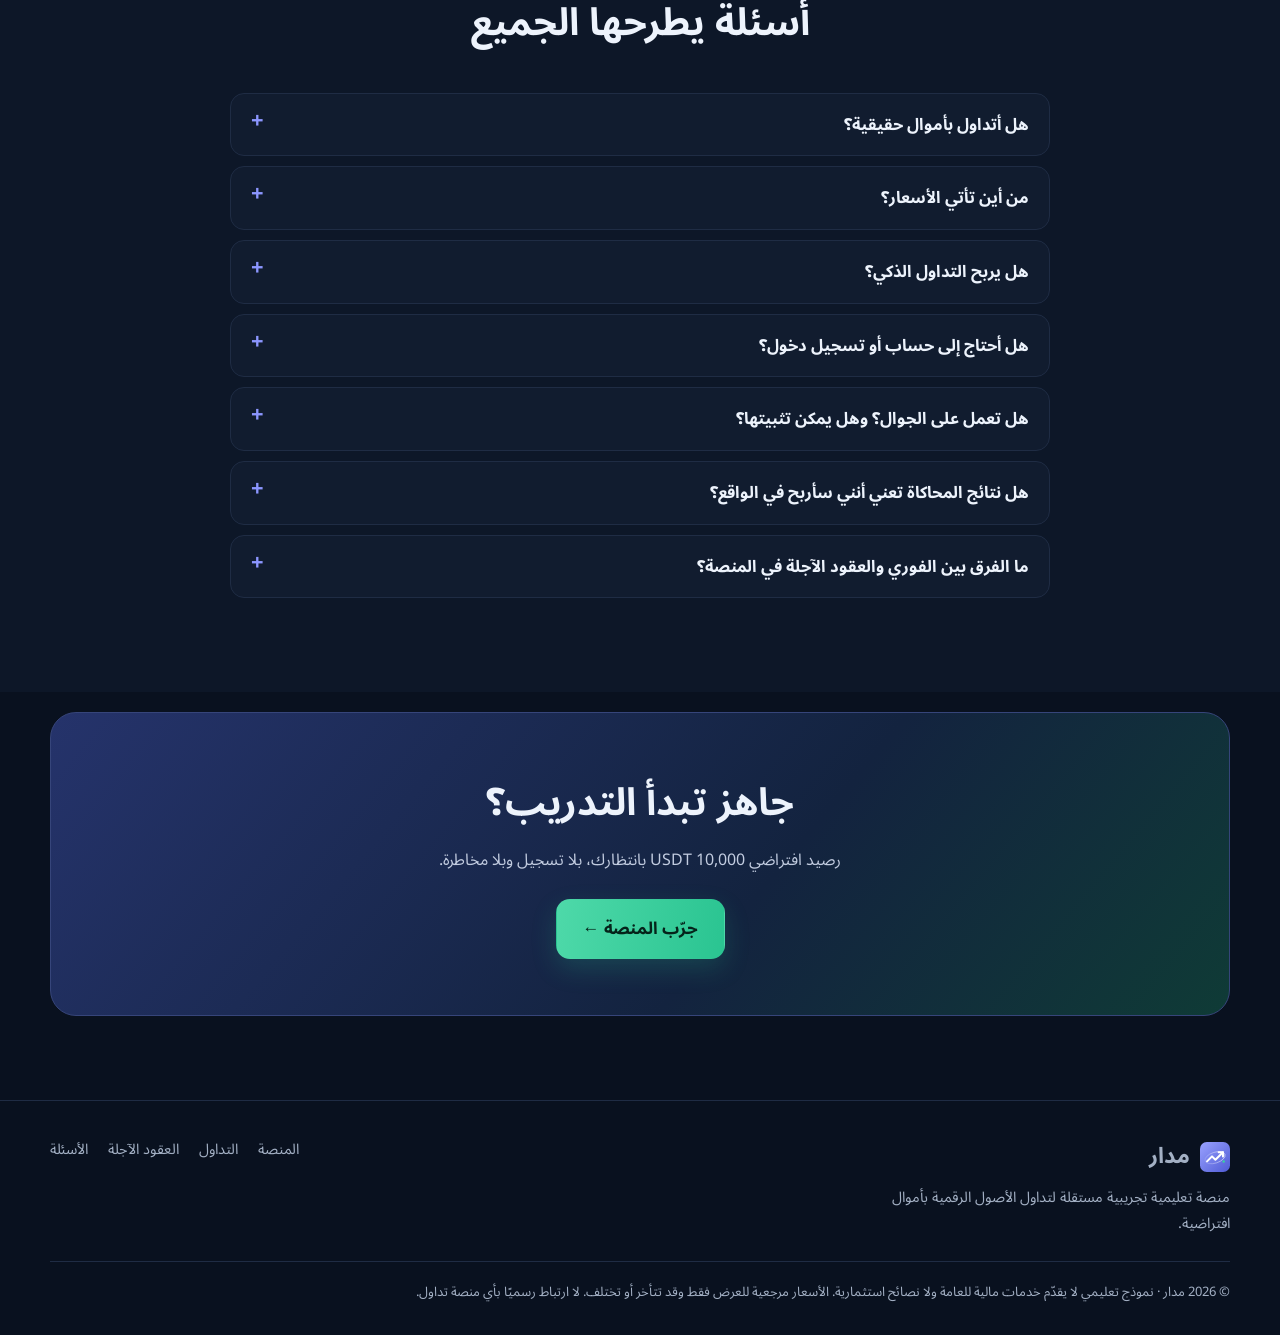
==== commit d3c01434: "v6: الأداء الحقيقي (FIFO، فوز، رسوم، منحنى)، يوميات التداول، ماسح السوق، تنبيهات ذكية عبر البوت (سعر" ====
--- a/index.html
+++ b/index.html
@@ -27,7 +27,7 @@
 <link rel="preconnect" href="https://raw.githubusercontent.com" crossorigin>
 <link rel="preload" href="assets/fonts/NotoSansArabic-var.woff2" as="font" type="font/woff2" crossorigin>
 <script>try{var p=JSON.parse(localStorage.getItem('madar-prefs-v1')||'{}');if(p.theme)document.documentElement.dataset.theme=p.theme}catch(e){}</script>
-<link rel="stylesheet" href="css/landing.css?v=5">
+<link rel="stylesheet" href="css/landing.css?v=6">
 </head>
 <body>
 <a class="skip-link" href="#main">تخطَّ إلى المحتوى</a>
@@ -81,6 +81,9 @@
   <div class="wrap">
     <div class="section-head"><span class="kicker">المزايا</span><h2>كل أدوات المنصة الاحترافية، بدون أي مخاطرة</h2><p>صُممت الواجهة لتشبه منصات التداول الحديثة، لتتعلّم المفاهيم كما ستراها في الواقع.</p></div>
     <div class="features">
+      <article class="feature"><div class="f-ico">🔎</div><h3>ماسح السوق</h3><p>يرصد قفزات الحجم واختراقات القمم وتشبع RSI وتقاطعات المتوسطات لكل العملات، مرتبة حسب قوة الإشارة — وصفيًا لا توصية.</p></article>
+      <article class="feature"><div class="f-ico">📝</div><h3>يوميات التداول</h3><p>دوّن خطتك وسببك وحالتك النفسية لكل صفقة، مع وسوم وتقييم وبحث وتصدير CSV — محفوظة في جهازك فقط.</p></article>
+      <article class="feature"><div class="f-ico">🗓️</div><h3>شراء دوري (DCA)</h3><p>اختبر خطة الشراء الدوري على 17 شهرًا من البيانات، وقارنها بالشراء دفعة واحدة، ثم فعّلها ورقيًا.</p></article>
       <article class="feature"><div class="f-ico">📈</div><h3>شموع ومؤشرات فنية</h3><p>شموع 15 دقيقة حتى يوم لـ16 عملة، مع EMA 20/50 ونطاقات بولنجر ولوحتي RSI و MACD، من مصادر أسعار عامة للعرض فقط وبديل محاكاة تلقائي.</p></article>
       <article class="feature"><div class="f-ico">⇄</div><h3>تداول فوري تجريبي</h3><p>أوامر سوق فورية وأوامر محددة تُنفَّذ تلقائيًا عندما يلمس السعر حدّها، مع رسوم محاكاة 0.1% وأزرار 25/50/100%.</p></article>
       <article class="feature"><div class="f-ico">⚡</div><h3>محاكي العقود الآجلة</h3><p>مراكز طويلة وقصيرة برافعة 1× حتى 20×، هامش معزول، وقف خسارة وجني ربح، وسعر تصفية تقريبي مرسوم على المخطط.</p></article>
@@ -161,6 +164,6 @@
   </div>
   <div class="wrap foot-note">© <span id="year">2026</span> مدار · نموذج تعليمي لا يقدّم خدمات مالية للعامة ولا نصائح استثمارية. الأسعار مرجعية للعرض فقط وقد تتأخر أو تختلف. لا ارتباط رسميًا بأي منصة تداول.</div>
 </footer>
-<script src="js/landing.js?v=5" defer></script>
+<script src="js/landing.js?v=6" defer></script>
 </body>
 </html>
